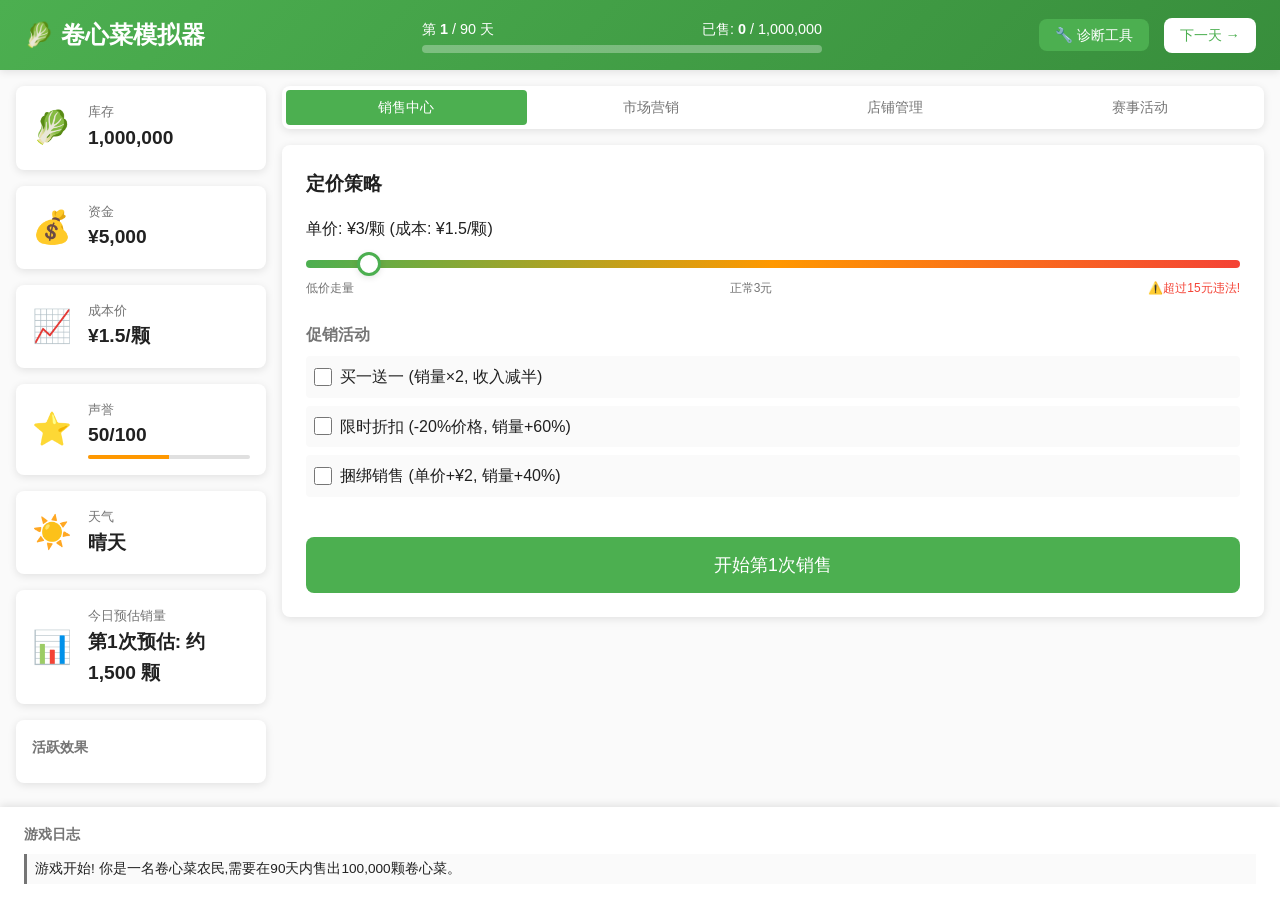
==== index.html @ 44a81fe6 "游戏文件" ====
<!DOCTYPE html>
<html lang="zh-CN">
<head>
    <meta charset="UTF-8">
    <meta name="viewport" content="width=device-width, initial-scale=1.0">
    <title>卷心菜模拟器 - Cabbage Simulator</title>
    <link rel="stylesheet" href="style.css">
</head>
<body>
    <div class="game-container">
        <!-- 头部区域 -->
        <header class="game-header">
            <div class="header-left">
                <h1>🥬 卷心菜模拟器</h1>
            </div>
            <div class="header-center">
                <div class="progress-info">
                    <span>第 <strong id="current-day">1</strong> <span id="days-limit">/ 90</span> 天</span>
                    <span>已售: <strong id="sold-count">0</strong> / 1,000,000</span>
                    <span id="endless-badge" style="display: none; background: gold; color: #333; padding: 2px 8px; border-radius: 12px; font-size: 0.8rem;">🌟 无尽模式</span>
                </div>
                <div class="progress-bar">
                    <div class="progress-fill" id="sales-progress"></div>
                </div>
            </div>
            <div class="header-right">
                <a href="https://lihexvan202321.github.io/Cabbage/diagnose.html" target="_blank" class="btn btn-secondary" style="margin-right: 10px; text-decoration: none;">🔧 诊断工具</a>
                <button id="next-day-btn" class="btn btn-primary">下一天 →</button>
            </div>
        </header>

        <!-- 主内容区 -->
        <main class="game-main">
            <!-- 左侧状态面板 -->
            <aside class="status-panel">
                <div class="status-card">
                    <div class="status-icon">🥬</div>
                    <div class="status-info">
                        <div class="status-label">库存</div>
                        <div class="status-value" id="inventory">100,000</div>
                    </div>
                </div>

                <div class="status-card">
                    <div class="status-icon">💰</div>
                    <div class="status-info">
                        <div class="status-label">资金</div>
                        <div class="status-value" id="money">¥5,000</div>
                    </div>
                </div>

                <div class="status-card">
                    <div class="status-icon">📈</div>
                    <div class="status-info">
                        <div class="status-label">成本价</div>
                        <div class="status-value" id="cost-price">¥1.5/颗</div>
                    </div>
                </div>

                <div class="status-card">
                    <div class="status-icon">⭐</div>
                    <div class="status-info">
                        <div class="status-label">声誉</div>
                        <div class="status-value" id="reputation">50/100</div>
                        <div class="reputation-bar">
                            <div class="reputation-fill" id="reputation-fill"></div>
                        </div>
                    </div>
                </div>

                <div class="status-card">
                    <div class="status-icon" id="weather-icon">☀️</div>
                    <div class="status-info">
                        <div class="status-label">天气</div>
                        <div class="status-value" id="weather">晴天</div>
                    </div>
                </div>

                <div class="status-card">
                    <div class="status-icon">📊</div>
                    <div class="status-info">
                        <div class="status-label">今日预估销量</div>
                        <div class="status-value" id="estimated-sales">--</div>
                    </div>
                </div>

                <div class="active-effects" id="active-effects">
                    <h3>活跃效果</h3>
                    <div id="effects-list"></div>
                </div>
            </aside>

            <!-- 右侧主操作区 -->
            <section class="main-panel">
                <!-- 标签页导航 -->
                <nav class="tab-nav">
                    <button class="tab-btn active" data-tab="sales">销售中心</button>
                    <button class="tab-btn" data-tab="marketing">市场营销</button>
                    <button class="tab-btn" data-tab="shops">店铺管理</button>
                    <button class="tab-btn" data-tab="events">赛事活动</button>
                </nav>

                <!-- 销售中心标签页 -->
                <div class="tab-content active" id="tab-sales">
                    <div class="card">
                        <h2>定价策略</h2>
                        <div class="pricing-section">
                            <label for="price-slider">单价: ¥<span id="price-display">3</span>/颗 (成本: ¥1.5/颗)</label>
                            <input type="range" id="price-slider" min="2" max="20" value="3" step="1">
                            <div class="price-hints">
                                <span>低价走量</span>
                                <span>正常3元</span>
                                <span style="color: var(--error);">⚠️超过15元违法!</span>
                            </div>
                        </div>

                        <div class="promotion-section">
                            <h3>促销活动</h3>
                            <div class="promotion-options">
                                <label class="checkbox-label">
                                    <input type="checkbox" id="promo-bogo">
                                    <span>买一送一 (销量×2, 收入减半)</span>
                                </label>
                                <label class="checkbox-label">
                                    <input type="checkbox" id="promo-discount">
                                    <span>限时折扣 (-20%价格, 销量+60%)</span>
                                </label>
                                <label class="checkbox-label">
                                    <input type="checkbox" id="promo-bundle">
                                    <span>捆绑销售 (单价+¥2, 销量+40%)</span>
                                </label>
                            </div>
                        </div>

                        <button id="start-sales-btn" class="btn btn-success btn-large">开始第1次销售</button>
                    </div>

                    <div class="card" id="today-result" style="display: none;">
                        <h2>今日销售结果</h2>
                        <div class="result-stats">
                            <div class="stat-row">
                                <span>销量:</span>
                                <strong id="result-quantity">0</strong>
                            </div>
                            <div class="stat-row">
                                <span>单价:</span>
                                <strong id="result-price">¥0</strong>
                            </div>
                            <div class="stat-row">
                                <span>总收入:</span>
                                <strong id="result-revenue">¥0</strong>
                            </div>
                        </div>
                    </div>
                </div>

                <!-- 市场营销标签页 -->
                <div class="tab-content" id="tab-marketing">
                    <div class="card">
                        <h2>广告渠道</h2>
                        <div class="marketing-grid">
                            <div class="marketing-item" data-type="flyer">
                                <div class="marketing-icon">📄</div>
                                <h3>传单派发</h3>
                                <p class="cost">成本: ¥200</p>
                                <p class="effect">销量+15%, 持续3天</p>
                                <button class="btn btn-secondary buy-ad-btn">购买</button>
                            </div>

                            <div class="marketing-item" data-type="social">
                                <div class="marketing-icon">📱</div>
                                <h3>社交媒体</h3>
                                <p class="cost">成本: ¥500</p>
                                <p class="effect">销量+30%, 声誉+5, 持续5天</p>
                                <button class="btn btn-secondary buy-ad-btn">购买</button>
                            </div>

                            <div class="marketing-item" data-type="radio">
                                <div class="marketing-icon">📻</div>
                                <h3>本地电台</h3>
                                <p class="cost">成本: ¥1,000</p>
                                <p class="effect">销量+50%, 声誉+10, 持续7天</p>
                                <button class="btn btn-secondary buy-ad-btn">购买</button>
                            </div>

                            <div class="marketing-item" data-type="tv">
                                <div class="marketing-icon">📺</div>
                                <h3>电视广告</h3>
                                <p class="cost">成本: ¥3,000</p>
                                <p class="effect">销量+100%, 声誉+20, 持续10天</p>
                                <button class="btn btn-secondary buy-ad-btn">购买</button>
                            </div>
                        </div>
                    </div>
                </div>

                <!-- 店铺管理标签页 -->
                <div class="tab-content" id="tab-shops">
                    <div class="card">
                        <h2>连锁店扩张</h2>
                        <div class="shops-list" id="shops-list">
                            <!-- 动态生成店铺列表 -->
                        </div>
                    </div>
                </div>

                <!-- 赛事活动标签页 -->
                <div class="tab-content" id="tab-events">
                    <div class="card">
                        <h2>当前赛事</h2>
                        <div id="current-event">
                            <p class="no-event">今天没有赛事活动</p>
                        </div>
                    </div>

                    <div class="card">
                        <h2>赛事日历</h2>
                        <div class="event-calendar">
                            <div class="calendar-item">
                                <span class="day">第15天</span>
                                <span class="name">品质大赛</span>
                                <span class="status" id="event-15">待进行</span>
                            </div>
                            <div class="calendar-item">
                                <span class="day">第30天</span>
                                <span class="name">创意料理大赛</span>
                                <span class="status" id="event-30">待进行</span>
                            </div>
                            <div class="calendar-item">
                                <span class="day">第45天</span>
                                <span class="name">品质大赛</span>
                                <span class="status" id="event-45">待进行</span>
                            </div>
                            <div class="calendar-item">
                                <span class="day">第60天</span>
                                <span class="name">创意料理大赛</span>
                                <span class="status" id="event-60">待进行</span>
                            </div>
                            <div class="calendar-item">
                                <span class="day">第75天</span>
                                <span class="name">品质大赛</span>
                                <span class="status" id="event-75">待进行</span>
                            </div>
                            <div class="calendar-item">
                                <span class="day">第90天</span>
                                <span class="name">销售冠军赛</span>
                                <span class="status" id="event-90">最终评比</span>
                            </div>
                        </div>
                    </div>
                </div>
            </section>
        </main>

        <!-- 底部日志区 -->
        <footer class="game-log">
            <h3>游戏日志</h3>
            <div class="log-entries" id="log-entries">
                <div class="log-entry neutral">游戏开始! 你是一名卷心菜农民,需要在90天内售出100,000颗卷心菜。</div>
            </div>
        </footer>
    </div>

    <!-- 客户互动弹窗 -->
    <div class="modal" id="customer-modal" style="display: none;">
        <div class="modal-content">
            <div class="modal-header">
                <h2 id="customer-title">客户来访</h2>
                <button class="close-btn">&times;</button>
            </div>
            <div class="modal-body" id="customer-body">
                <!-- 动态生成客户信息 -->
            </div>
            <div class="modal-footer" id="customer-footer">
                <!-- 动态生成操作按钮 -->
            </div>
        </div>
    </div>

    <!-- 赛事弹窗 -->
    <div class="modal" id="event-modal" style="display: none;">
        <div class="modal-content">
            <div class="modal-header">
                <h2 id="event-modal-title">赛事通知</h2>
                <button class="close-btn">&times;</button>
            </div>
            <div class="modal-body" id="event-modal-body">
                <!-- 动态生成赛事信息 -->
            </div>
            <div class="modal-footer" id="event-modal-footer">
                <!-- 动态生成操作按钮 -->
            </div>
        </div>
    </div>

    <!-- 游戏结束弹窗 -->
    <div class="modal" id="game-over-modal" style="display: none;">
        <div class="modal-content large">
            <div class="modal-header">
                <h2 id="game-over-title">游戏结束</h2>
            </div>
            <div class="modal-body" id="game-over-body">
                <!-- 动态生成结果信息 -->
            </div>
            <div class="modal-footer">
                <button class="btn btn-primary" id="restart-btn">重新开始</button>
            </div>
        </div>
    </div>

    <script src="game.js?v=3"></script>
</body>
</html>
---- style.css ----
/* CSS 变量定义 */
:root {
    --primary: #4CAF50;
    --primary-light: #81C784;
    --primary-dark: #388E3C;
    --secondary: #FF9800;
    --background: #FAFAFA;
    --surface: #FFFFFF;
    --text-primary: #212121;
    --text-secondary: #757575;
    --success: #4CAF50;
    --warning: #FF9800;
    --error: #F44336;
    --border: #E0E0E0;
    --shadow: rgba(0, 0, 0, 0.1);

    --spacing-xs: 4px;
    --spacing-sm: 8px;
    --spacing-md: 16px;
    --spacing-lg: 24px;
    --spacing-xl: 32px;

    --radius-sm: 4px;
    --radius-md: 8px;
    --radius-lg: 12px;
}

/* 全局样式重置 */
* {
    margin: 0;
    padding: 0;
    box-sizing: border-box;
}

body {
    font-family: -apple-system, BlinkMacSystemFont, 'Segoe UI', Roboto, 'Helvetica Neue', Arial, sans-serif;
    background-color: var(--background);
    color: var(--text-primary);
    line-height: 1.6;
}

/* 游戏容器 */
.game-container {
    max-width: 1400px;
    margin: 0 auto;
    min-height: 100vh;
    display: flex;
    flex-direction: column;
}

/* 头部区域 */
.game-header {
    background: linear-gradient(135deg, var(--primary), var(--primary-dark));
    color: white;
    padding: var(--spacing-md) var(--spacing-lg);
    display: flex;
    justify-content: space-between;
    align-items: center;
    box-shadow: 0 2px 8px var(--shadow);
}

.header-left h1 {
    font-size: 1.5rem;
    font-weight: 600;
}

.header-center {
    flex: 1;
    max-width: 400px;
    margin: 0 var(--spacing-lg);
}

.progress-info {
    display: flex;
    justify-content: space-between;
    margin-bottom: var(--spacing-xs);
    font-size: 0.9rem;
}

.progress-bar {
    height: 8px;
    background: rgba(255, 255, 255, 0.3);
    border-radius: var(--radius-sm);
    overflow: hidden;
}

.progress-fill {
    height: 100%;
    background: white;
    width: 0%;
    transition: width 0.3s ease, background-color 0.3s ease;
}

.progress-fill.low {
    background: var(--error);
}

.progress-fill.medium {
    background: var(--warning);
}

.progress-fill.high {
    background: var(--success);
}

/* 按钮样式 */
.btn {
    padding: var(--spacing-sm) var(--spacing-md);
    border: none;
    border-radius: var(--radius-md);
    cursor: pointer;
    font-size: 0.9rem;
    font-weight: 500;
    transition: all 0.2s ease;
}

.btn:hover {
    transform: translateY(-2px);
    box-shadow: 0 4px 12px var(--shadow);
}

.btn:active {
    transform: translateY(0);
}

.btn-primary {
    background: white;
    color: var(--primary);
}

.btn-primary:hover {
    background: var(--background);
}

.btn-secondary {
    background: var(--primary);
    color: white;
}

.btn-secondary:hover {
    background: var(--primary-dark);
}

.btn-success {
    background: var(--success);
    color: white;
}

.btn-success:hover {
    background: #45a049;
}

.btn-danger {
    background: var(--error);
    color: white;
}

.btn-danger:hover {
    background: #d32f2f;
}

.btn-large {
    padding: var(--spacing-md) var(--spacing-xl);
    font-size: 1.1rem;
    width: 100%;
    margin-top: var(--spacing-md);
}

.btn:disabled {
    opacity: 0.5;
    cursor: not-allowed;
    transform: none;
}

/* 主内容区 */
.game-main {
    display: flex;
    flex: 1;
    gap: var(--spacing-md);
    padding: var(--spacing-md);
}

/* 左侧状态面板 */
.status-panel {
    width: 250px;
    display: flex;
    flex-direction: column;
    gap: var(--spacing-md);
}

.status-card {
    background: var(--surface);
    padding: var(--spacing-md);
    border-radius: var(--radius-md);
    box-shadow: 0 2px 8px var(--shadow);
    display: flex;
    align-items: center;
    gap: var(--spacing-md);
}

.status-icon {
    font-size: 2rem;
}

.status-info {
    flex: 1;
}

.status-label {
    font-size: 0.8rem;
    color: var(--text-secondary);
}

.status-value {
    font-size: 1.2rem;
    font-weight: 600;
    color: var(--text-primary);
}

.status-value.warning {
    color: var(--warning);
}

.status-value.error {
    color: var(--error);
}

.reputation-bar {
    height: 4px;
    background: var(--border);
    border-radius: var(--radius-sm);
    margin-top: var(--spacing-xs);
    overflow: hidden;
}

.reputation-fill {
    height: 100%;
    background: var(--secondary);
    width: 50%;
    transition: width 0.3s ease;
}

.active-effects {
    background: var(--surface);
    padding: var(--spacing-md);
    border-radius: var(--radius-md);
    box-shadow: 0 2px 8px var(--shadow);
}

.active-effects h3 {
    font-size: 0.9rem;
    margin-bottom: var(--spacing-sm);
    color: var(--text-secondary);
}

#effects-list {
    font-size: 0.85rem;
}

.effect-item {
    padding: var(--spacing-xs) 0;
    border-bottom: 1px solid var(--border);
}

.effect-item:last-child {
    border-bottom: none;
}

/* 右侧主操作区 */
.main-panel {
    flex: 1;
    display: flex;
    flex-direction: column;
    gap: var(--spacing-md);
}

/* 标签页导航 */
.tab-nav {
    display: flex;
    gap: var(--spacing-xs);
    background: var(--surface);
    padding: var(--spacing-xs);
    border-radius: var(--radius-md);
    box-shadow: 0 2px 8px var(--shadow);
}

.tab-btn {
    flex: 1;
    padding: var(--spacing-sm) var(--spacing-md);
    border: none;
    background: transparent;
    border-radius: var(--radius-sm);
    cursor: pointer;
    font-size: 0.9rem;
    font-weight: 500;
    color: var(--text-secondary);
    transition: all 0.2s ease;
}

.tab-btn:hover {
    background: var(--background);
}

.tab-btn.active {
    background: var(--primary);
    color: white;
}

/* 标签页内容 */
.tab-content {
    display: none;
    flex: 1;
}

.tab-content.active {
    display: block;
}

/* 卡片样式 */
.card {
    background: var(--surface);
    padding: var(--spacing-lg);
    border-radius: var(--radius-md);
    box-shadow: 0 2px 8px var(--shadow);
    margin-bottom: var(--spacing-md);
}

.card h2 {
    font-size: 1.2rem;
    margin-bottom: var(--spacing-md);
    color: var(--text-primary);
}

.card h3 {
    font-size: 1rem;
    margin-bottom: var(--spacing-sm);
    color: var(--text-secondary);
}

/* 定价区域 */
.pricing-section {
    margin-bottom: var(--spacing-lg);
}

.pricing-section label {
    display: block;
    margin-bottom: var(--spacing-sm);
    font-weight: 500;
}

#price-slider {
    width: 100%;
    height: 8px;
    border-radius: var(--radius-sm);
    outline: none;
    -webkit-appearance: none;
    background: linear-gradient(to right, var(--success), var(--warning), var(--error));
}

#price-slider::-webkit-slider-thumb {
    -webkit-appearance: none;
    appearance: none;
    width: 24px;
    height: 24px;
    border-radius: 50%;
    background: white;
    border: 3px solid var(--primary);
    cursor: pointer;
    box-shadow: 0 2px 6px var(--shadow);
}

#price-slider::-moz-range-thumb {
    width: 24px;
    height: 24px;
    border-radius: 50%;
    background: white;
    border: 3px solid var(--primary);
    cursor: pointer;
    box-shadow: 0 2px 6px var(--shadow);
}

.price-hints {
    display: flex;
    justify-content: space-between;
    margin-top: var(--spacing-xs);
    font-size: 0.75rem;
    color: var(--text-secondary);
}

/* 促销活动区域 */
.promotion-section {
    margin-bottom: var(--spacing-lg);
}

.promotion-options {
    display: flex;
    flex-direction: column;
    gap: var(--spacing-sm);
}

.checkbox-label {
    display: flex;
    align-items: center;
    gap: var(--spacing-sm);
    padding: var(--spacing-sm);
    background: var(--background);
    border-radius: var(--radius-sm);
    cursor: pointer;
    transition: background 0.2s ease;
}

.checkbox-label:hover {
    background: var(--border);
}

.checkbox-label input[type="checkbox"] {
    width: 18px;
    height: 18px;
    cursor: pointer;
}

/* 销售结果 */
.result-stats {
    display: grid;
    grid-template-columns: repeat(3, 1fr);
    gap: var(--spacing-md);
}

.stat-row {
    text-align: center;
    padding: var(--spacing-md);
    background: var(--background);
    border-radius: var(--radius-sm);
}

.stat-row span {
    display: block;
    font-size: 0.85rem;
    color: var(--text-secondary);
    margin-bottom: var(--spacing-xs);
}

.stat-row strong {
    display: block;
    font-size: 1.3rem;
    color: var(--primary);
}

/* 市场营销网格 */
.marketing-grid {
    display: grid;
    grid-template-columns: repeat(auto-fit, minmax(200px, 1fr));
    gap: var(--spacing-md);
}

.marketing-item {
    background: var(--background);
    padding: var(--spacing-md);
    border-radius: var(--radius-md);
    text-align: center;
    transition: transform 0.2s ease, box-shadow 0.2s ease;
}

.marketing-item:hover {
    transform: translateY(-4px);
    box-shadow: 0 4px 12px var(--shadow);
}

.marketing-icon {
    font-size: 2.5rem;
    margin-bottom: var(--spacing-sm);
}

.marketing-item h3 {
    font-size: 1rem;
    margin-bottom: var(--spacing-xs);
}

.marketing-item .cost {
    font-size: 0.9rem;
    color: var(--error);
    font-weight: 600;
    margin-bottom: var(--spacing-xs);
}

.marketing-item .effect {
    font-size: 0.8rem;
    color: var(--text-secondary);
    margin-bottom: var(--spacing-sm);
}

/* 店铺列表 */
.shops-list {
    display: flex;
    flex-direction: column;
    gap: var(--spacing-md);
}

.shop-item {
    background: var(--background);
    padding: var(--spacing-md);
    border-radius: var(--radius-md);
    display: flex;
    justify-content: space-between;
    align-items: center;
}

.shop-info {
    flex: 1;
}

.shop-info h3 {
    margin-bottom: var(--spacing-xs);
}

.shop-info p {
    font-size: 0.85rem;
    color: var(--text-secondary);
}

.shop-actions {
    display: flex;
    gap: var(--spacing-sm);
}

.shop-owned {
    background: var(--success);
    color: white;
    padding: var(--spacing-xs) var(--spacing-md);
    border-radius: var(--radius-sm);
    font-size: 0.85rem;
}

.shop-locked {
    opacity: 0.6;
}

.shop-locked .shop-info h3::after {
    content: " (未解锁)";
    font-size: 0.75rem;
    color: var(--text-secondary);
}

/* 赛事日历 */
.event-calendar {
    display: flex;
    flex-direction: column;
    gap: var(--spacing-sm);
}

.calendar-item {
    display: flex;
    justify-content: space-between;
    align-items: center;
    padding: var(--spacing-sm) var(--spacing-md);
    background: var(--background);
    border-radius: var(--radius-sm);
}

.calendar-item .day {
    font-weight: 600;
    color: var(--primary);
}

.calendar-item .name {
    flex: 1;
    margin-left: var(--spacing-md);
}

.calendar-item .status {
    font-size: 0.85rem;
    padding: var(--spacing-xs) var(--spacing-sm);
    border-radius: var(--radius-sm);
    background: var(--border);
}

.calendar-item .status.completed {
    background: var(--success);
    color: white;
}

.calendar-item .status.active {
    background: var(--warning);
    color: white;
}

.no-event {
    color: var(--text-secondary);
    text-align: center;
    padding: var(--spacing-lg);
}

/* 底部日志区 */
.game-log {
    background: var(--surface);
    padding: var(--spacing-md) var(--spacing-lg);
    box-shadow: 0 -2px 8px var(--shadow);
    max-height: 150px;
    overflow-y: auto;
}

.game-log h3 {
    font-size: 0.9rem;
    margin-bottom: var(--spacing-sm);
    color: var(--text-secondary);
}

.log-entries {
    display: flex;
    flex-direction: column;
    gap: var(--spacing-xs);
}

.log-entry {
    font-size: 0.85rem;
    padding: var(--spacing-xs) var(--spacing-sm);
    border-left: 3px solid transparent;
}

.log-entry.positive {
    border-left-color: var(--success);
    background: rgba(76, 175, 80, 0.1);
}

.log-entry.negative {
    border-left-color: var(--error);
    background: rgba(244, 67, 54, 0.1);
}

.log-entry.neutral {
    border-left-color: var(--text-secondary);
    background: var(--background);
}

/* 弹窗样式 */
.modal {
    position: fixed;
    top: 0;
    left: 0;
    width: 100%;
    height: 100%;
    background: rgba(0, 0, 0, 0.5);
    display: flex;
    justify-content: center;
    align-items: center;
    z-index: 1000;
}

.modal-content {
    background: var(--surface);
    border-radius: var(--radius-lg);
    max-width: 500px;
    width: 90%;
    max-height: 80vh;
    overflow-y: auto;
    box-shadow: 0 8px 32px rgba(0, 0, 0, 0.2);
}

.modal-content.large {
    max-width: 700px;
}

.modal-header {
    padding: var(--spacing-md) var(--spacing-lg);
    border-bottom: 1px solid var(--border);
    display: flex;
    justify-content: space-between;
    align-items: center;
}

.modal-header h2 {
    font-size: 1.2rem;
}

.close-btn {
    background: none;
    border: none;
    font-size: 1.5rem;
    cursor: pointer;
    color: var(--text-secondary);
    transition: color 0.2s ease;
}

.close-btn:hover {
    color: var(--text-primary);
}

.modal-body {
    padding: var(--spacing-lg);
}

.modal-footer {
    padding: var(--spacing-md) var(--spacing-lg);
    border-top: 1px solid var(--border);
    display: flex;
    justify-content: flex-end;
    gap: var(--spacing-sm);
}

/* 客户互动样式 */
.customer-info {
    text-align: center;
    margin-bottom: var(--spacing-lg);
}

.customer-icon {
    font-size: 4rem;
    margin-bottom: var(--spacing-md);
}

.customer-type {
    font-size: 1.1rem;
    font-weight: 600;
    margin-bottom: var(--spacing-sm);
}

.customer-demand {
    font-size: 0.9rem;
    color: var(--text-secondary);
    margin-bottom: var(--spacing-sm);
}

.customer-offer {
    font-size: 1.2rem;
    color: var(--primary);
    font-weight: 600;
}

.negotiation-options {
    display: flex;
    flex-direction: column;
    gap: var(--spacing-sm);
}

.negotiation-btn {
    padding: var(--spacing-md);
    border: 2px solid var(--border);
    background: var(--surface);
    border-radius: var(--radius-md);
    cursor: pointer;
    text-align: left;
    transition: all 0.2s ease;
}

.negotiation-btn:hover {
    border-color: var(--primary);
    background: var(--background);
}

.negotiation-btn.accept {
    border-color: var(--success);
}

.negotiation-btn.reject {
    border-color: var(--error);
}

/* 赛事详情样式 */
.event-details {
    text-align: center;
}

.event-icon {
    font-size: 4rem;
    margin-bottom: var(--spacing-md);
}

.event-name {
    font-size: 1.3rem;
    font-weight: 600;
    margin-bottom: var(--spacing-sm);
}

.event-description {
    color: var(--text-secondary);
    margin-bottom: var(--spacing-md);
}

.event-rewards {
    background: var(--background);
    padding: var(--spacing-md);
    border-radius: var(--radius-md);
    margin-bottom: var(--spacing-md);
}

.event-rewards h4 {
    margin-bottom: var(--spacing-sm);
}

.event-rewards ul {
    list-style: none;
    text-align: left;
}

.event-rewards li {
    padding: var(--spacing-xs) 0;
}

.event-rewards li::before {
    content: "✓ ";
    color: var(--success);
    font-weight: bold;
}

.event-cost {
    font-size: 1.1rem;
    color: var(--error);
    font-weight: 600;
    margin-bottom: var(--spacing-md);
}

.event-actions {
    display: flex;
    gap: var(--spacing-md);
    justify-content: center;
}

/* 游戏结束样式 */
.game-over-result {
    text-align: center;
}

.result-icon {
    font-size: 5rem;
    margin-bottom: var(--spacing-md);
}

.result-title {
    font-size: 1.5rem;
    font-weight: 600;
    margin-bottom: var(--spacing-md);
}

.result-title.win {
    color: var(--success);
}

.result-title.lose {
    color: var(--error);
}

.result-stats-final {
    display: grid;
    grid-template-columns: repeat(2, 1fr);
    gap: var(--spacing-md);
    margin-bottom: var(--spacing-lg);
}

.result-stat {
    background: var(--background);
    padding: var(--spacing-md);
    border-radius: var(--radius-md);
}

.result-stat .label {
    font-size: 0.85rem;
    color: var(--text-secondary);
}

.result-stat .value {
    font-size: 1.3rem;
    font-weight: 600;
    color: var(--primary);
}

/* 响应式设计 */
@media (max-width: 1024px) {
    .game-main {
        flex-direction: column;
    }

    .status-panel {
        width: 100%;
        flex-direction: row;
        flex-wrap: wrap;
    }

    .status-card {
        flex: 1;
        min-width: 150px;
    }
}

@media (max-width: 768px) {
    .game-header {
        flex-direction: column;
        gap: var(--spacing-md);
    }

    .header-center {
        width: 100%;
        margin: 0;
    }

    .status-panel {
        flex-direction: column;
    }

    .result-stats {
        grid-template-columns: 1fr;
    }

    .marketing-grid {
        grid-template-columns: 1fr;
    }

    .event-actions {
        flex-direction: column;
    }
}

/* 动画效果 */
@keyframes fadeIn {
    from {
        opacity: 0;
        transform: translateY(-10px);
    }
    to {
        opacity: 1;
        transform: translateY(0);
    }
}

.modal {
    animation: fadeIn 0.3s ease;
}

@keyframes pulse {
    0%, 100% {
        transform: scale(1);
    }
    50% {
        transform: scale(1.05);
    }
}

.btn-large {
    animation: pulse 2s infinite;
}

.btn-large:hover {
    animation: none;
}
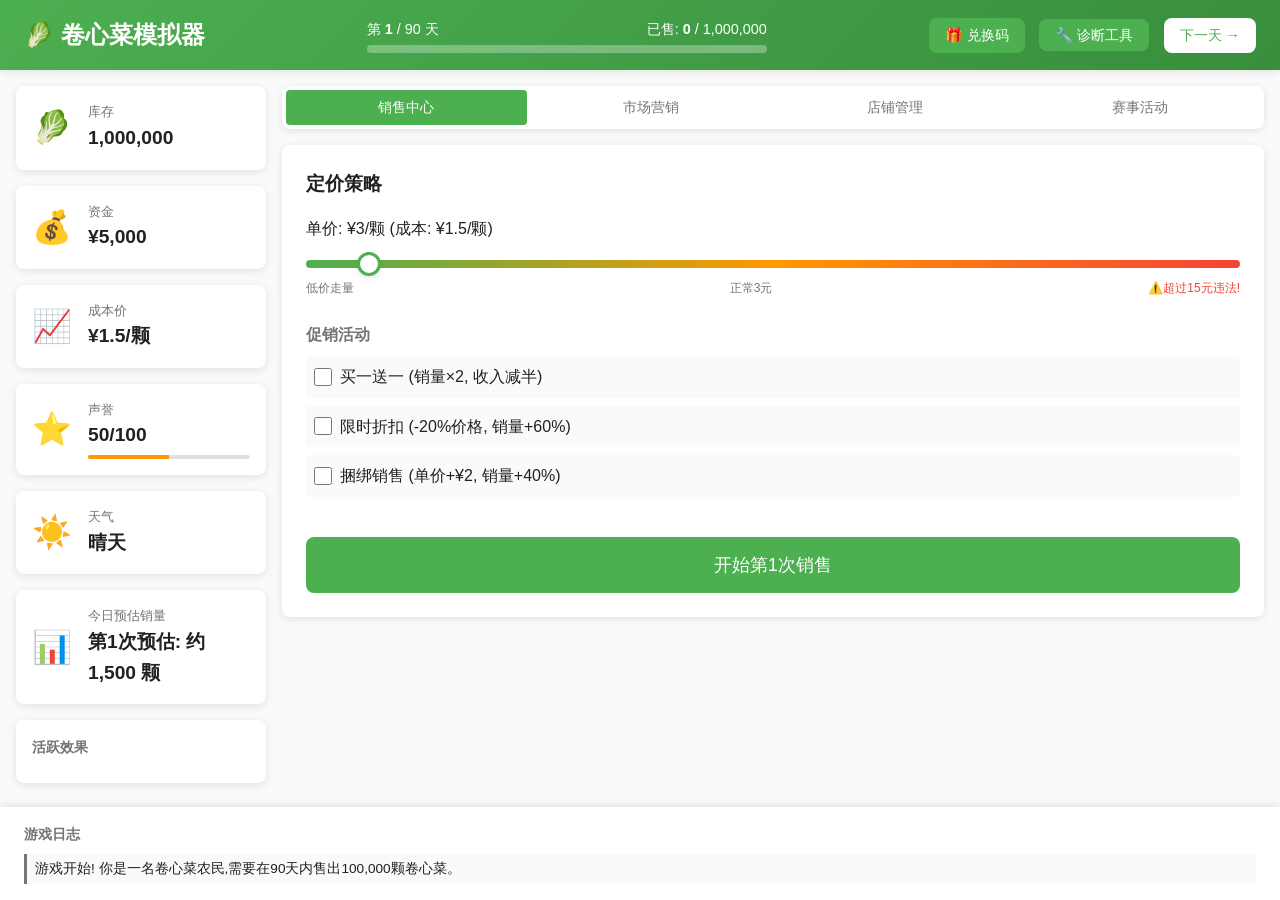
==== commit e9c3dae9: "游戏本体" ====
--- a/index.html
+++ b/index.html
@@ -24,6 +24,7 @@
                 </div>
             </div>
             <div class="header-right">
+                <button onclick="redeemCode()" class="btn btn-secondary" style="margin-right: 10px;">🎁 兑换码</button>
                 <a href="https://lihexvan202321.github.io/Cabbage/diagnose.html" target="_blank" class="btn btn-secondary" style="margin-right: 10px; text-decoration: none;">🔧 诊断工具</a>
                 <button id="next-day-btn" class="btn btn-primary">下一天 →</button>
             </div>
@@ -98,6 +99,7 @@
                     <button class="tab-btn" data-tab="marketing">市场营销</button>
                     <button class="tab-btn" data-tab="shops">店铺管理</button>
                     <button class="tab-btn" data-tab="events">赛事活动</button>
+                    <button class="tab-btn" data-tab="wholesale" id="wholesale-tab-btn" style="display: none;">🏭 批发进货</button>
                 </nav>
 
                 <!-- 销售中心标签页 -->
@@ -249,6 +251,31 @@
                         </div>
                     </div>
                 </div>
+
+                <!-- 批发进货标签页 (无尽模式专属) -->
+                <div class="tab-content" id="tab-wholesale">
+                    <div class="card">
+                        <h2>🏭 卷心菜批发中心</h2>
+                        <p style="color: var(--text-secondary); margin-bottom: 15px;">无尽模式专属进货渠道</p>
+
+                        <div style="background: var(--background); padding: 15px; border-radius: 8px; margin-bottom: 15px;">
+                            <h3 style="margin-bottom: 10px;">批发信息</h3>
+                            <p>• 批发价格: <strong style="color: var(--error);">¥10/颗</strong></p>
+                            <p>• 每日限额: <strong id="wholesale-daily-limit">100,000 颗</strong></p>
+                            <p>• 今日已购: <strong id="wholesale-today-purchase">0 颗</strong></p>
+                            <p>• 今日剩余: <strong id="wholesale-remaining">100,000 颗</strong></p>
+                        </div>
+
+                        <div style="background: var(--background); padding: 15px; border-radius: 8px; margin-bottom: 15px;">
+                            <h3 style="margin-bottom: 10px;">⚠️ 经营风险提示</h3>
+                            <p style="color: var(--error);">• 库存为0时,连续 <strong>${CONFIG.STOCKOUT_LIMIT} 天</strong> 缺货将导致资金链断裂!</p>
+                            <p style="color: var(--error);">• 资金低于 <strong>¥-100,000</strong> 将导致破产!</p>
+                            <p style="margin-top: 8px;">• 当前连续缺货: <strong id="stockout-days-display">0 天</strong></p>
+                        </div>
+
+                        <button class="btn btn-primary btn-large" onclick="purchaseWholesale()">🛒 批发购买卷心菜</button>
+                    </div>
+                </div>
             </section>
         </main>
 
@@ -308,6 +335,6 @@
         </div>
     </div>
 
-    <script src="game.js?v=3"></script>
+    <script src="game.js?v=5"></script>
 </body>
 </html>
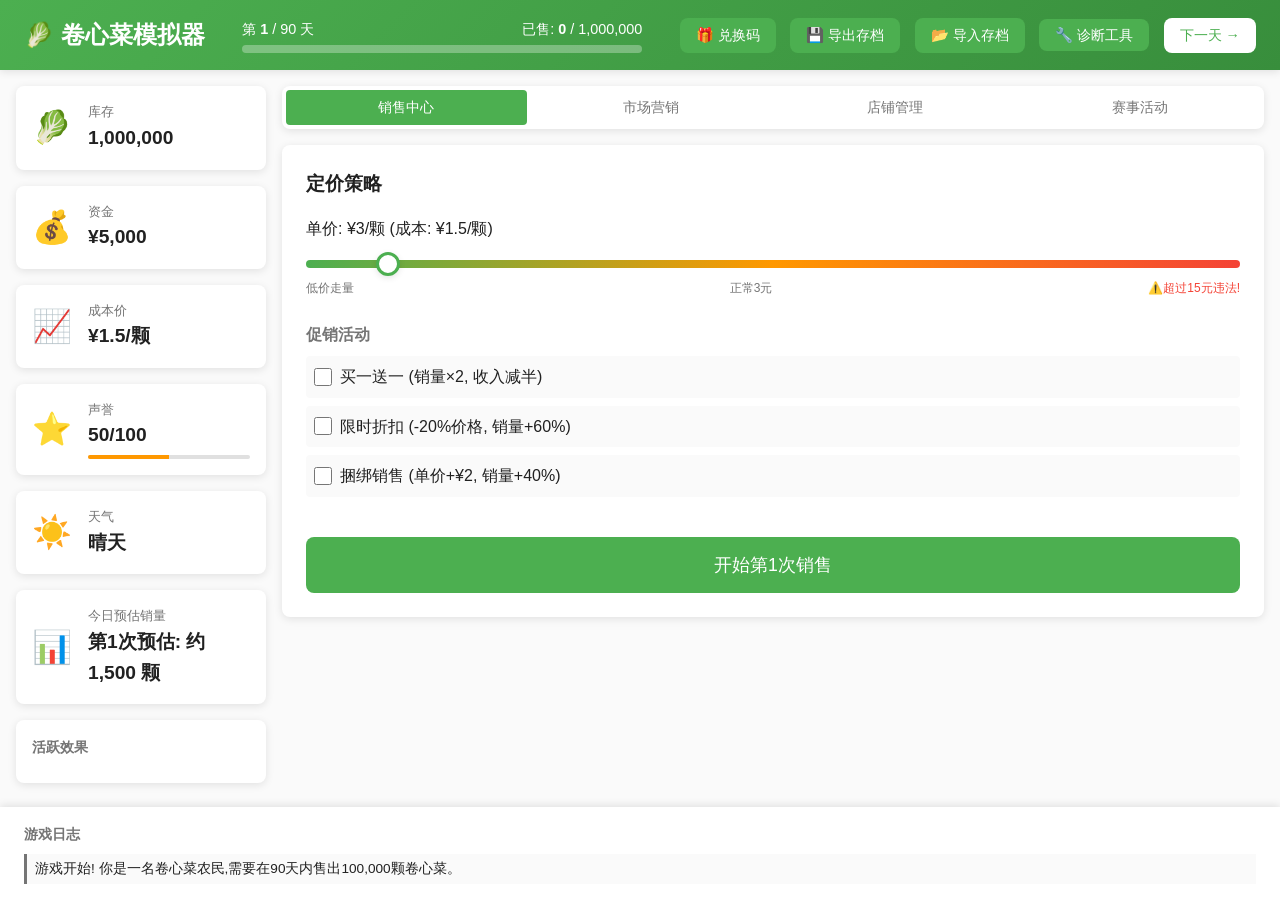
==== commit c5578f64: "游戏主文件" ====
--- a/index.html
+++ b/index.html
@@ -25,6 +25,9 @@
             </div>
             <div class="header-right">
                 <button onclick="redeemCode()" class="btn btn-secondary" style="margin-right: 10px;">🎁 兑换码</button>
+                <button onclick="exportSave()" class="btn btn-secondary" style="margin-right: 10px;">💾 导出存档</button>
+                <button onclick="document.getElementById('import-file-input').click()" class="btn btn-secondary" style="margin-right: 10px;">📂 导入存档</button>
+                <input type="file" id="import-file-input" accept=".txt,.json" style="display: none;" onchange="importSave(event)">
                 <a href="https://lihexvan202321.github.io/Cabbage/diagnose.html" target="_blank" class="btn btn-secondary" style="margin-right: 10px; text-decoration: none;">🔧 诊断工具</a>
                 <button id="next-day-btn" class="btn btn-primary">下一天 →</button>
             </div>
@@ -107,7 +110,7 @@
                     <div class="card">
                         <h2>定价策略</h2>
                         <div class="pricing-section">
-                            <label for="price-slider">单价: ¥<span id="price-display">3</span>/颗 (成本: ¥1.5/颗)</label>
+                            <label for="price-slider">单价: ¥<span id="price-display">3</span>/颗 (成本: ¥<span id="cost-price-display">1.5</span>/颗)</label>
                             <input type="range" id="price-slider" min="2" max="20" value="3" step="1">
                             <div class="price-hints">
                                 <span>低价走量</span>
@@ -137,6 +140,48 @@
                         <button id="start-sales-btn" class="btn btn-success btn-large">开始第1次销售</button>
                     </div>
 
+                    <!-- 升级系统 -->
+                    <div class="card" id="upgrade-section" style="display: none;">
+                        <h2>🏪 业务升级</h2>
+                        <div id="restaurant-upgrade" style="display: none;">
+                            <div style="background: #fff8e1; padding: 15px; border-radius: 8px; margin-bottom: 15px;">
+                                <h3 style="margin-bottom: 10px;">卷心菜餐馆升级</h3>
+                                <p style="margin: 8px 0;">• 当前等级: <strong>普通摊贩</strong></p>
+                                <p style="margin: 8px 0;">• 升级费用: <strong style="color: var(--error);">¥1,000,000</strong></p>
+                                <p style="margin: 8px 0;">• 升级后成本价: <strong>¥10/颗</strong></p>
+                                <p style="margin: 8px 0;">• 升级后最高定价: <strong>¥100/颗</strong></p>
+                            </div>
+                            <button class="btn btn-primary btn-large" onclick="upgradeToRestaurant()">升级为卷心菜餐馆</button>
+                        </div>
+
+                        <div id="factory-upgrade" style="display: none;">
+                            <div style="background: #f0f8ff; padding: 15px; border-radius: 8px; margin-bottom: 15px;">
+                                <h3 style="margin-bottom: 10px;">卷心菜工厂升级</h3>
+                                <p style="margin: 8px 0;">• 当前等级: <strong>卷心菜餐馆</strong></p>
+                                <p style="margin: 8px 0;">• 升级费用: <strong style="color: var(--error);">¥10,000,000</strong></p>
+                                <p style="margin: 8px 0;">• 解锁功能: <strong>罐头生产</strong></p>
+                            </div>
+                            <button class="btn btn-primary btn-large" onclick="upgradeToFactory()">升级为卷心菜工厂</button>
+                        </div>
+                    </div>
+
+                    <!-- 罐头生产控制 -->
+                    <div class="card" id="canned-production-section" style="display: none;">
+                        <h2>🥫 罐头生产线</h2>
+                        <div class="pricing-section">
+                            <label for="canned-slider">每个罐头含卷心菜数量: <span id="canned-cabbages-display">1</span> 个</label>
+                            <input type="range" id="canned-slider" min="0.1" max="10" value="1" step="0.1" oninput="updateCannedProduction(this.value)">
+                            <div class="price-hints">
+                                <span>最少0.1个</span>
+                                <span>标准1个</span>
+                                <span>最多10个</span>
+                            </div>
+                        </div>
+                        <p style="margin-top: 10px; color: var(--text-secondary); font-size: 0.9rem;">
+                            调整每个罐头中的卷心菜含量,影响成本和售价
+                        </p>
+                    </div>
+
                     <div class="card" id="today-result" style="display: none;">
                         <h2>今日销售结果</h2>
                         <div class="result-stats">
@@ -335,6 +380,6 @@
         </div>
     </div>
 
-    <script src="game.js?v=5"></script>
+    <script src="game.js?v=7"></script>
 </body>
 </html>
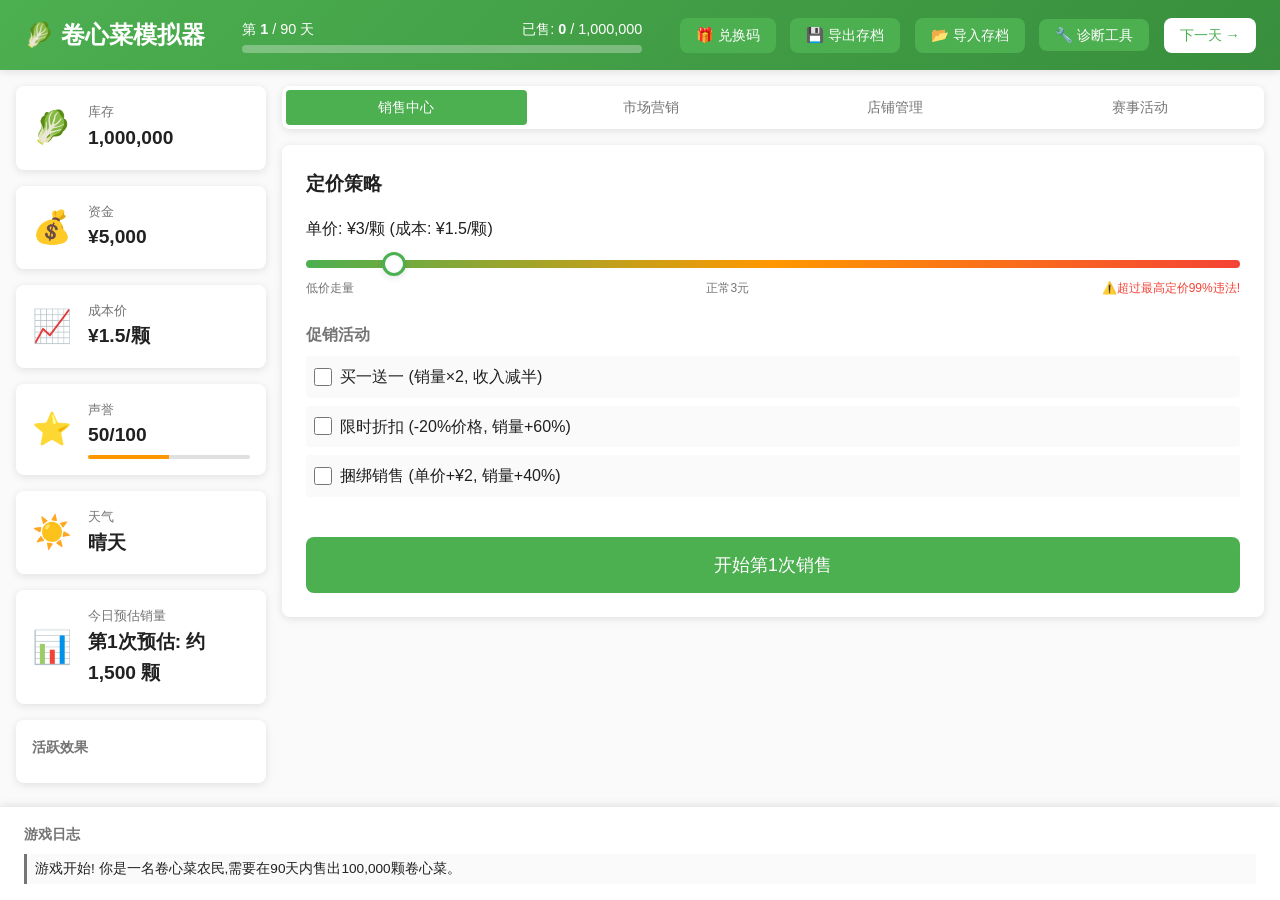
==== commit ada835bc: "主文件" ====
--- a/index.html
+++ b/index.html
@@ -115,7 +115,7 @@
                             <div class="price-hints">
                                 <span>低价走量</span>
                                 <span>正常3元</span>
-                                <span style="color: var(--error);">⚠️超过15元违法!</span>
+                                <span style="color: var(--error);">⚠️超过最高定价99%违法!</span>
                             </div>
                         </div>
 
@@ -380,6 +380,6 @@
         </div>
     </div>
 
-    <script src="game.js?v=7"></script>
+    <script src="game.js?v=8"></script>
 </body>
 </html>
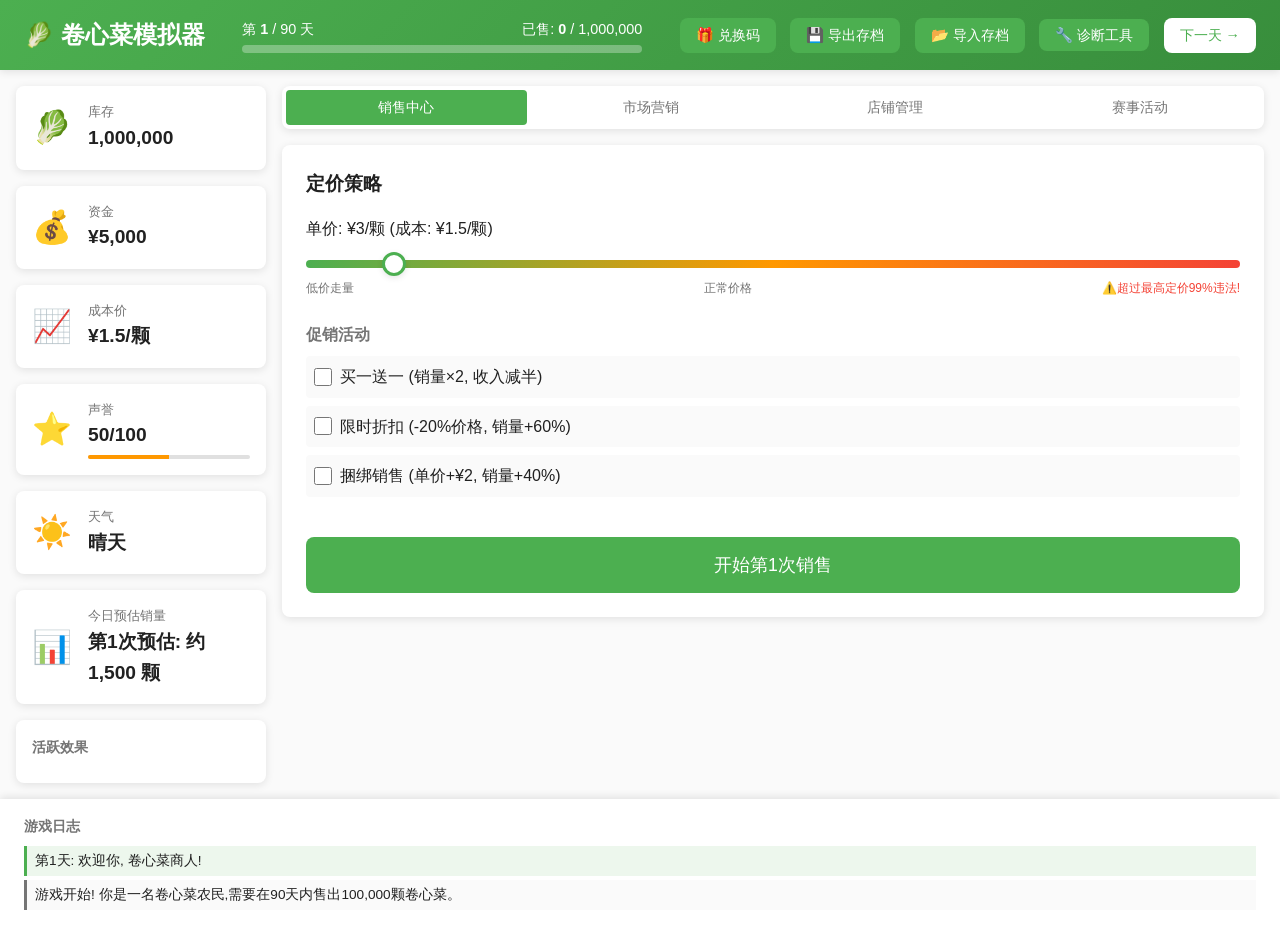
==== commit cc1e76c3: "主文件" ====
--- a/index.html
+++ b/index.html
@@ -15,8 +15,8 @@
             </div>
             <div class="header-center">
                 <div class="progress-info">
-                    <span>第 <strong id="current-day">1</strong> <span id="days-limit">/ 90</span> 天</span>
-                    <span>已售: <strong id="sold-count">0</strong> / 1,000,000</span>
+                    <span>第 <strong id="current-day">1</strong> <span id="days-limit"></span> 天</span>
+                    <span>已售: <strong id="sold-count">0</strong> / <span id="sales-target">1,000,000</span></span>
                     <span id="endless-badge" style="display: none; background: gold; color: #333; padding: 2px 8px; border-radius: 12px; font-size: 0.8rem;">🌟 无尽模式</span>
                 </div>
                 <div class="progress-bar">
@@ -110,11 +110,11 @@
                     <div class="card">
                         <h2>定价策略</h2>
                         <div class="pricing-section">
-                            <label for="price-slider">单价: ¥<span id="price-display">3</span>/颗 (成本: ¥<span id="cost-price-display">1.5</span>/颗)</label>
-                            <input type="range" id="price-slider" min="2" max="20" value="3" step="1">
+                            <label for="price-slider">单价: ¥<span id="price-display">0</span>/颗 (成本: ¥<span id="cost-price-display">0</span>/颗)</label>
+                            <input type="range" id="price-slider" min="2" max="15" value="3" step="1">
                             <div class="price-hints">
                                 <span>低价走量</span>
-                                <span>正常3元</span>
+                                <span>正常价格</span>
                                 <span style="color: var(--error);">⚠️超过最高定价99%违法!</span>
                             </div>
                         </div>
@@ -163,6 +163,16 @@
                             </div>
                             <button class="btn btn-primary btn-large" onclick="upgradeToFactory()">升级为卷心菜工厂</button>
                         </div>
+
+                        <div id="lab-upgrade" style="display: none;">
+                            <div style="background: linear-gradient(135deg, #667eea 0%, #764ba2 100%); color: white; padding: 15px; border-radius: 8px; margin-bottom: 15px;">
+                                <h3 style="margin-bottom: 10px;">🧪 卷心菜实验室升级</h3>
+                                <p style="margin: 8px 0;">• 当前等级: <strong>卷心菜工厂</strong></p>
+                                <p style="margin: 8px 0;">• 升级费用: <strong style="color: #ffeb3b;">¥1,000,000,000</strong></p>
+                                <p style="margin: 8px 0;">• 解锁功能: <strong>实验研究 + 组织培养</strong></p>
+                            </div>
+                            <button class="btn btn-primary btn-large" onclick="upgradeToLab()" style="background: linear-gradient(135deg, #667eea 0%, #764ba2 100%); border: none;">升级为卷心菜实验室</button>
+                        </div>
                     </div>
 
                     <!-- 罐头生产控制 -->
@@ -182,6 +192,55 @@
                         </p>
                     </div>
 
+                    <!-- 实验室生产控制 -->
+                    <div class="card" id="lab-production-section" style="display: none;">
+                        <h2>🧪 卷心菜实验室</h2>
+                        
+                        <div style="margin-bottom: 25px; padding: 15px; background: #f5f5f5; border-radius: 8px;">
+                            <h3 style="margin-bottom: 10px;">🔬 实验研究</h3>
+                            <p style="font-size: 0.9rem; color: var(--text-secondary); margin-bottom: 10px;">
+                                投入卷心菜进行基因改良实验,提升卷心菜品质以增加顾客购买量<br>
+                                <strong>公式:</strong> g = a + (a × b / 1000),其中a=初始销量,b=实验等级
+                            </p>
+                            <div style="margin-bottom: 10px; padding: 8px; background: #fff3e0; border-radius: 5px; font-size: 0.9rem;">
+                                <span id="experiment-level-display">实验等级: 0 (销量+0.0%)</span>
+                            </div>
+                            <div class="pricing-section">
+                                <label for="experiment-slider">每次实验投入: <span id="experiment-amount-display">1000</span> 颗</label>
+                                <input type="range" id="experiment-slider" min="1000" max="100000" value="1000" step="1000" oninput="updateExperimentAmount(this.value)">
+                                <div class="price-hints">
+                                    <span>最少1000颗</span>
+                                    <span>最多100000颗</span>
+                                </div>
+                            </div>
+                            <button class="btn btn-primary" onclick="executeExperiment()" style="margin-top: 10px; width: 100%;">开始实验研究</button>
+                        </div>
+
+                        <div style="padding: 15px; background: #e8f5e9; border-radius: 8px;">
+                            <h3 style="margin-bottom: 10px;">🌱 组织培养</h3>
+                            <p style="font-size: 0.9rem; color: var(--text-secondary); margin-bottom: 10px;">
+                                消耗卷心菜和资金,通过组织培养获得大量卷心菜<br>
+                                <strong>公式:</strong> 消耗a颗卷心菜 + a×10元 → 获得a×100颗卷心菜
+                            </p>
+                            <div style="margin-bottom: 10px; padding: 8px; background: white; border-radius: 5px; font-size: 0.9rem;">
+                                <span id="culture-cooldown-display">✅ 未使用过: 可以立即使用</span>
+                            </div>
+                            <div class="pricing-section">
+                                <label for="culture-slider">培养数量: <span id="culture-amount-display">1000</span> 单位</label>
+                                <input type="range" id="culture-slider" min="1000" max="100000" value="1000" step="1000" oninput="updateCultureAmount(this.value)">
+                                <div class="price-hints">
+                                    <span>最少1000单位</span>
+                                    <span>最多100000单位</span>
+                                </div>
+                            </div>
+                            <div style="margin-top: 10px; padding: 10px; background: white; border-radius: 5px; font-size: 0.9rem;">
+                                <p>预计消耗: <strong id="culture-cost-cabbage">1000</strong> 颗卷心菜 + <strong id="culture-cost-money">¥10,000</strong></p>
+                                <p>预计获得: <strong id="culture-gain">100,000</strong> 颗卷心菜</p>
+                            </div>
+                            <button class="btn btn-success" onclick="executeCulture()" style="margin-top: 10px; width: 100%;">开始组织培养</button>
+                        </div>
+                    </div>
+
                     <div class="card" id="today-result" style="display: none;">
                         <h2>今日销售结果</h2>
                         <div class="result-stats">
@@ -205,38 +264,8 @@
                 <div class="tab-content" id="tab-marketing">
                     <div class="card">
                         <h2>广告渠道</h2>
-                        <div class="marketing-grid">
-                            <div class="marketing-item" data-type="flyer">
-                                <div class="marketing-icon">📄</div>
-                                <h3>传单派发</h3>
-                                <p class="cost">成本: ¥200</p>
-                                <p class="effect">销量+15%, 持续3天</p>
-                                <button class="btn btn-secondary buy-ad-btn">购买</button>
-                            </div>
-
-                            <div class="marketing-item" data-type="social">
-                                <div class="marketing-icon">📱</div>
-                                <h3>社交媒体</h3>
-                                <p class="cost">成本: ¥500</p>
-                                <p class="effect">销量+30%, 声誉+5, 持续5天</p>
-                                <button class="btn btn-secondary buy-ad-btn">购买</button>
-                            </div>
-
-                            <div class="marketing-item" data-type="radio">
-                                <div class="marketing-icon">📻</div>
-                                <h3>本地电台</h3>
-                                <p class="cost">成本: ¥1,000</p>
-                                <p class="effect">销量+50%, 声誉+10, 持续7天</p>
-                                <button class="btn btn-secondary buy-ad-btn">购买</button>
-                            </div>
-
-                            <div class="marketing-item" data-type="tv">
-                                <div class="marketing-icon">📺</div>
-                                <h3>电视广告</h3>
-                                <p class="cost">成本: ¥3,000</p>
-                                <p class="effect">销量+100%, 声誉+20, 持续10天</p>
-                                <button class="btn btn-secondary buy-ad-btn">购买</button>
-                            </div>
+                        <div class="marketing-grid" id="marketing-grid">
+                            <!-- 动态生成营销选项 -->
                         </div>
                     </div>
                 </div>
@@ -380,6 +409,6 @@
         </div>
     </div>
 
-    <script src="game.js?v=8"></script>
+    <script src="game.js?v=17"></script>
 </body>
 </html>
--- a/style.css
+++ b/style.css
@@ -489,6 +489,30 @@
     margin-bottom: var(--spacing-sm);
 }
 
+/* 锁定的营销选项 */
+.marketing-item.locked {
+    opacity: 0.6;
+    background: linear-gradient(135deg, #f5f5f5 0%, #e0e0e0 100%);
+    cursor: not-allowed;
+}
+
+.marketing-item.locked:hover {
+    transform: none;
+    box-shadow: none;
+}
+
+.marketing-item.locked .marketing-icon {
+    filter: grayscale(100%);
+}
+
+.marketing-item.locked h3 {
+    color: var(--text-secondary);
+}
+
+.marketing-item.locked .cost {
+    color: var(--text-secondary);
+}
+
 /* 店铺列表 */
 .shops-list {
     display: flex;
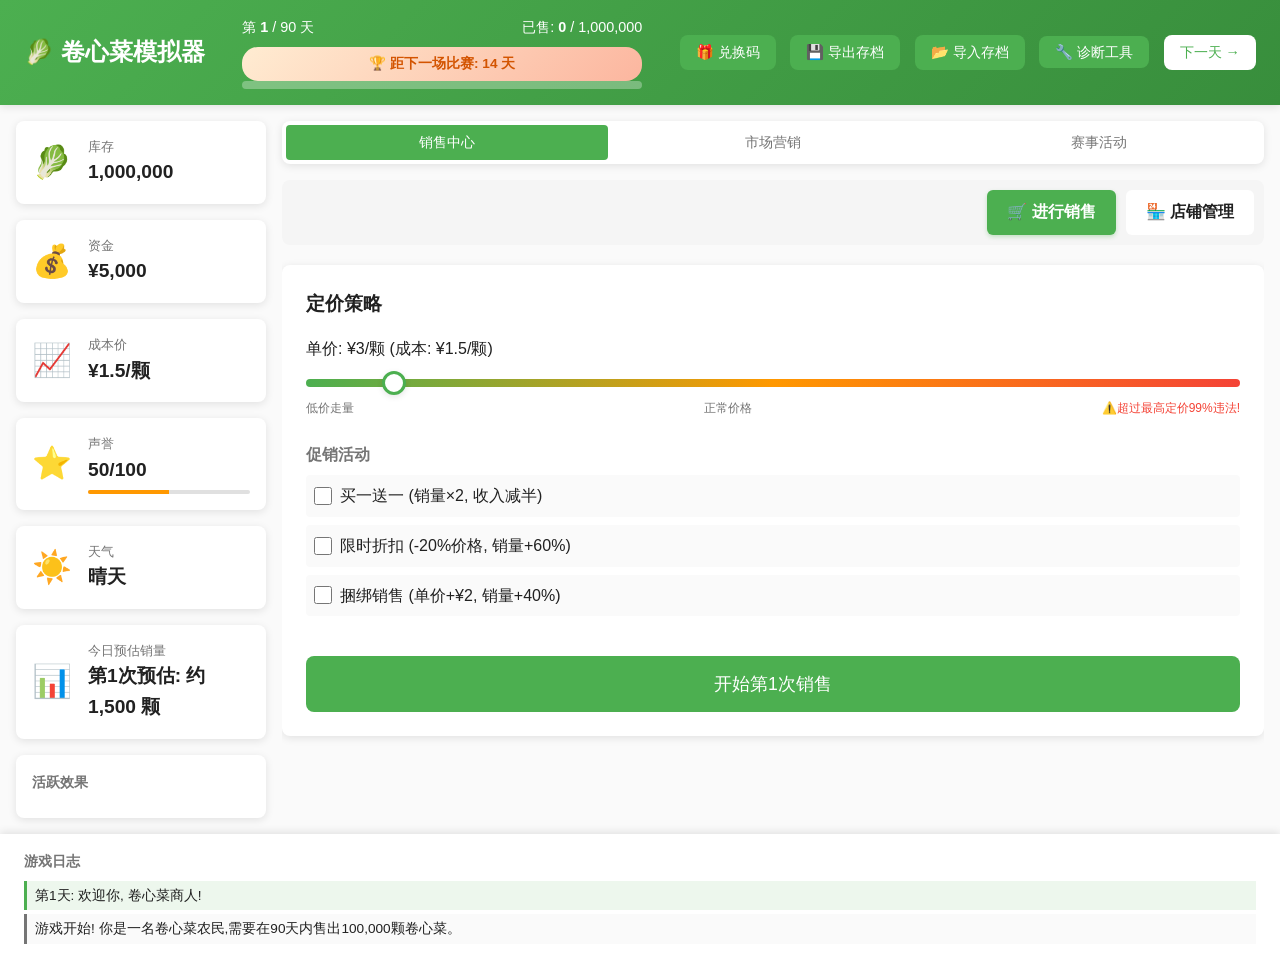
==== commit eddbf81c: "游戏文件" ====
--- a/index.html
+++ b/index.html
@@ -19,6 +19,10 @@
                     <span>已售: <strong id="sold-count">0</strong> / <span id="sales-target">1,000,000</span></span>
                     <span id="endless-badge" style="display: none; background: gold; color: #333; padding: 2px 8px; border-radius: 12px; font-size: 0.8rem;">🌟 无尽模式</span>
                 </div>
+                <!-- 比赛倒计时 -->
+                <div id="event-countdown" style="display: none; margin-top: 8px; padding: 6px 12px; background: linear-gradient(135deg, #ffecd2 0%, #fcb69f 100%); border-radius: 16px; font-size: 0.85rem; font-weight: bold; color: #d35400; text-align: center;">
+                    🏆 距下一场比赛: <span id="event-days-left">--</span> 天
+                </div>
                 <div class="progress-bar">
                     <div class="progress-fill" id="sales-progress"></div>
                 </div>
@@ -27,7 +31,7 @@
                 <button onclick="redeemCode()" class="btn btn-secondary" style="margin-right: 10px;">🎁 兑换码</button>
                 <button onclick="exportSave()" class="btn btn-secondary" style="margin-right: 10px;">💾 导出存档</button>
                 <button onclick="document.getElementById('import-file-input').click()" class="btn btn-secondary" style="margin-right: 10px;">📂 导入存档</button>
-                <input type="file" id="import-file-input" accept=".txt,.json" style="display: none;" onchange="importSave(event)">
+                <input type="file" id="import-file-input" accept=".json,.txt" style="display: none;" onchange="importSave(event)">
                 <a href="https://lihexvan202321.github.io/Cabbage/diagnose.html" target="_blank" class="btn btn-secondary" style="margin-right: 10px; text-decoration: none;">🔧 诊断工具</a>
                 <button id="next-day-btn" class="btn btn-primary">下一天 →</button>
             </div>
@@ -100,161 +104,344 @@
                 <nav class="tab-nav">
                     <button class="tab-btn active" data-tab="sales">销售中心</button>
                     <button class="tab-btn" data-tab="marketing">市场营销</button>
-                    <button class="tab-btn" data-tab="shops">店铺管理</button>
                     <button class="tab-btn" data-tab="events">赛事活动</button>
                     <button class="tab-btn" data-tab="wholesale" id="wholesale-tab-btn" style="display: none;">🏭 批发进货</button>
                 </nav>
 
                 <!-- 销售中心标签页 -->
                 <div class="tab-content active" id="tab-sales">
-                    <div class="card">
-                        <h2>定价策略</h2>
-                        <div class="pricing-section">
-                            <label for="price-slider">单价: ¥<span id="price-display">0</span>/颗 (成本: ¥<span id="cost-price-display">0</span>/颗)</label>
-                            <input type="range" id="price-slider" min="2" max="15" value="3" step="1">
-                            <div class="price-hints">
-                                <span>低价走量</span>
-                                <span>正常价格</span>
-                                <span style="color: var(--error);">⚠️超过最高定价99%违法!</span>
-                            </div>
-                        </div>
-
-                        <div class="promotion-section">
-                            <h3>促销活动</h3>
-                            <div class="promotion-options">
-                                <label class="checkbox-label">
-                                    <input type="checkbox" id="promo-bogo">
-                                    <span>买一送一 (销量×2, 收入减半)</span>
-                                </label>
-                                <label class="checkbox-label">
-                                    <input type="checkbox" id="promo-discount">
-                                    <span>限时折扣 (-20%价格, 销量+60%)</span>
-                                </label>
-                                <label class="checkbox-label">
-                                    <input type="checkbox" id="promo-bundle">
-                                    <span>捆绑销售 (单价+¥2, 销量+40%)</span>
-                                </label>
-                            </div>
-                        </div>
-
-                        <button id="start-sales-btn" class="btn btn-success btn-large">开始第1次销售</button>
-                    </div>
-
-                    <!-- 升级系统 -->
-                    <div class="card" id="upgrade-section" style="display: none;">
-                        <h2>🏪 业务升级</h2>
-                        <div id="restaurant-upgrade" style="display: none;">
-                            <div style="background: #fff8e1; padding: 15px; border-radius: 8px; margin-bottom: 15px;">
-                                <h3 style="margin-bottom: 10px;">卷心菜餐馆升级</h3>
-                                <p style="margin: 8px 0;">• 当前等级: <strong>普通摊贩</strong></p>
-                                <p style="margin: 8px 0;">• 升级费用: <strong style="color: var(--error);">¥1,000,000</strong></p>
-                                <p style="margin: 8px 0;">• 升级后成本价: <strong>¥10/颗</strong></p>
-                                <p style="margin: 8px 0;">• 升级后最高定价: <strong>¥100/颗</strong></p>
-                            </div>
-                            <button class="btn btn-primary btn-large" onclick="upgradeToRestaurant()">升级为卷心菜餐馆</button>
-                        </div>
-
-                        <div id="factory-upgrade" style="display: none;">
-                            <div style="background: #f0f8ff; padding: 15px; border-radius: 8px; margin-bottom: 15px;">
-                                <h3 style="margin-bottom: 10px;">卷心菜工厂升级</h3>
-                                <p style="margin: 8px 0;">• 当前等级: <strong>卷心菜餐馆</strong></p>
-                                <p style="margin: 8px 0;">• 升级费用: <strong style="color: var(--error);">¥10,000,000</strong></p>
-                                <p style="margin: 8px 0;">• 解锁功能: <strong>罐头生产</strong></p>
-                            </div>
-                            <button class="btn btn-primary btn-large" onclick="upgradeToFactory()">升级为卷心菜工厂</button>
-                        </div>
-
-                        <div id="lab-upgrade" style="display: none;">
-                            <div style="background: linear-gradient(135deg, #667eea 0%, #764ba2 100%); color: white; padding: 15px; border-radius: 8px; margin-bottom: 15px;">
-                                <h3 style="margin-bottom: 10px;">🧪 卷心菜实验室升级</h3>
-                                <p style="margin: 8px 0;">• 当前等级: <strong>卷心菜工厂</strong></p>
-                                <p style="margin: 8px 0;">• 升级费用: <strong style="color: #ffeb3b;">¥1,000,000,000</strong></p>
-                                <p style="margin: 8px 0;">• 解锁功能: <strong>实验研究 + 组织培养</strong></p>
-                            </div>
-                            <button class="btn btn-primary btn-large" onclick="upgradeToLab()" style="background: linear-gradient(135deg, #667eea 0%, #764ba2 100%); border: none;">升级为卷心菜实验室</button>
-                        </div>
-                    </div>
-
-                    <!-- 罐头生产控制 -->
-                    <div class="card" id="canned-production-section" style="display: none;">
-                        <h2>🥫 罐头生产线</h2>
-                        <div class="pricing-section">
-                            <label for="canned-slider">每个罐头含卷心菜数量: <span id="canned-cabbages-display">1</span> 个</label>
-                            <input type="range" id="canned-slider" min="0.1" max="10" value="1" step="0.1" oninput="updateCannedProduction(this.value)">
-                            <div class="price-hints">
-                                <span>最少0.1个</span>
-                                <span>标准1个</span>
-                                <span>最多10个</span>
-                            </div>
-                        </div>
-                        <p style="margin-top: 10px; color: var(--text-secondary); font-size: 0.9rem;">
-                            调整每个罐头中的卷心菜含量,影响成本和售价
-                        </p>
-                    </div>
-
-                    <!-- 实验室生产控制 -->
-                    <div class="card" id="lab-production-section" style="display: none;">
-                        <h2>🧪 卷心菜实验室</h2>
-                        
-                        <div style="margin-bottom: 25px; padding: 15px; background: #f5f5f5; border-radius: 8px;">
-                            <h3 style="margin-bottom: 10px;">🔬 实验研究</h3>
-                            <p style="font-size: 0.9rem; color: var(--text-secondary); margin-bottom: 10px;">
-                                投入卷心菜进行基因改良实验,提升卷心菜品质以增加顾客购买量<br>
-                                <strong>公式:</strong> g = a + (a × b / 1000),其中a=初始销量,b=实验等级
-                            </p>
-                            <div style="margin-bottom: 10px; padding: 8px; background: #fff3e0; border-radius: 5px; font-size: 0.9rem;">
-                                <span id="experiment-level-display">实验等级: 0 (销量+0.0%)</span>
-                            </div>
-                            <div class="pricing-section">
-                                <label for="experiment-slider">每次实验投入: <span id="experiment-amount-display">1000</span> 颗</label>
-                                <input type="range" id="experiment-slider" min="1000" max="100000" value="1000" step="1000" oninput="updateExperimentAmount(this.value)">
-                                <div class="price-hints">
-                                    <span>最少1000颗</span>
-                                    <span>最多100000颗</span>
-                                </div>
-                            </div>
-                            <button class="btn btn-primary" onclick="executeExperiment()" style="margin-top: 10px; width: 100%;">开始实验研究</button>
-                        </div>
-
-                        <div style="padding: 15px; background: #e8f5e9; border-radius: 8px;">
-                            <h3 style="margin-bottom: 10px;">🌱 组织培养</h3>
-                            <p style="font-size: 0.9rem; color: var(--text-secondary); margin-bottom: 10px;">
-                                消耗卷心菜和资金,通过组织培养获得大量卷心菜<br>
-                                <strong>公式:</strong> 消耗a颗卷心菜 + a×10元 → 获得a×100颗卷心菜
-                            </p>
-                            <div style="margin-bottom: 10px; padding: 8px; background: white; border-radius: 5px; font-size: 0.9rem;">
-                                <span id="culture-cooldown-display">✅ 未使用过: 可以立即使用</span>
-                            </div>
-                            <div class="pricing-section">
-                                <label for="culture-slider">培养数量: <span id="culture-amount-display">1000</span> 单位</label>
-                                <input type="range" id="culture-slider" min="1000" max="100000" value="1000" step="1000" oninput="updateCultureAmount(this.value)">
-                                <div class="price-hints">
-                                    <span>最少1000单位</span>
-                                    <span>最多100000单位</span>
-                                </div>
-                            </div>
-                            <div style="margin-top: 10px; padding: 10px; background: white; border-radius: 5px; font-size: 0.9rem;">
-                                <p>预计消耗: <strong id="culture-cost-cabbage">1000</strong> 颗卷心菜 + <strong id="culture-cost-money">¥10,000</strong></p>
-                                <p>预计获得: <strong id="culture-gain">100,000</strong> 颗卷心菜</p>
-                            </div>
-                            <button class="btn btn-success" onclick="executeCulture()" style="margin-top: 10px; width: 100%;">开始组织培养</button>
-                        </div>
-                    </div>
-
+                    <!-- 今日结果(置顶显示) -->
                     <div class="card" id="today-result" style="display: none;">
                         <h2>今日销售结果</h2>
                         <div class="result-stats">
                             <div class="stat-row">
-                                <span>销量:</span>
+                                <span>第1次销量:</span>
+                                <strong id="result-quantity-1">0</strong>
+                            </div>
+                            <div class="stat-row">
+                                <span>第2次销量:</span>
+                                <strong id="result-quantity-2">0</strong>
+                            </div>
+                            <div class="stat-row">
+                                <span>总销量:</span>
                                 <strong id="result-quantity">0</strong>
-                            </div>
-                            <div class="stat-row">
-                                <span>单价:</span>
-                                <strong id="result-price">¥0</strong>
                             </div>
                             <div class="stat-row">
                                 <span>总收入:</span>
                                 <strong id="result-revenue">¥0</strong>
+                            </div>
+                        </div>
+                    </div>
+
+                    <!-- 销售中心子导航 -->
+                    <nav class="sub-tab-nav">
+                        <button class="sub-tab-btn active" data-subtab="sales-action">
+                            🛒 进行销售
+                        </button>
+                        <button class="sub-tab-btn" data-subtab="shops">
+                            🏪 店铺管理
+                        </button>
+                        <button class="sub-tab-btn" data-subtab="factory" id="factory-subtab-btn" style="display: none;">
+                            🏭 卷心菜工厂
+                        </button>
+                        <button class="sub-tab-btn" data-subtab="lab" id="lab-subtab-btn" style="display: none;">
+                            🧪 卷心菜实验室
+                        </button>
+                        <button class="sub-tab-btn" data-subtab="research-upgrades" id="research-upgrades-subtab-btn" style="display: none;">
+                            🔬 研究升级
+                        </button>
+                        <button class="sub-tab-btn" data-subtab="academy" id="academy-subtab-btn" style="display: none;">
+                            🎓 卷心菜神学院
+                        </button>
+                    </nav>
+
+                    <!-- 子页面1: 进行销售 -->
+                    <div class="sub-tab-content active" id="subtab-sales-action" style="display: block;">
+                        <div class="card">
+                            <h2>定价策略</h2>
+                            <div class="pricing-section">
+                                <label for="price-slider">单价: ¥<span id="price-display">0</span>/颗 (成本: ¥<span id="cost-price-display">0</span>/颗)</label>
+                                <input type="range" id="price-slider" min="2" max="15" value="3" step="1">
+                                <div class="price-hints">
+                                    <span>低价走量</span>
+                                    <span>正常价格</span>
+                                    <span style="color: var(--error);">⚠️超过最高定价99%违法!</span>
+                                </div>
+                            </div>
+
+                            <div class="promotion-section">
+                                <h3>促销活动</h3>
+                                <div class="promotion-options">
+                                    <label class="checkbox-label">
+                                        <input type="checkbox" id="promo-bogo">
+                                        <span>买一送一 (销量×2, 收入减半)</span>
+                                    </label>
+                                    <label class="checkbox-label">
+                                        <input type="checkbox" id="promo-discount">
+                                        <span>限时折扣 (-20%价格, 销量+60%)</span>
+                                    </label>
+                                    <label class="checkbox-label">
+                                        <input type="checkbox" id="promo-bundle">
+                                        <span>捆绑销售 (单价+¥2, 销量+40%)</span>
+                                    </label>
+                                </div>
+                            </div>
+
+                            <button id="start-sales-btn" class="btn btn-success btn-large">开始第1次销售</button>
+                        </div>
+
+                        <!-- 升级系统 -->
+                        <div class="card" id="upgrade-section" style="display: none;">
+                            <h2>🏪 业务升级</h2>
+                            <div id="restaurant-upgrade" style="display: none;">
+                                <div style="background: #fff8e1; padding: 15px; border-radius: 8px; margin-bottom: 15px;">
+                                    <h3 style="margin-bottom: 10px;">卷心菜餐馆升级</h3>
+                                    <p style="margin: 8px 0;">• 当前等级: <strong>普通摊贩</strong></p>
+                                    <p style="margin: 8px 0;">• 升级费用: <strong style="color: var(--error);">¥1,000,000</strong></p>
+                                    <p style="margin: 8px 0;">• 升级后成本价: <strong>¥10/颗</strong></p>
+                                    <p style="margin: 8px 0;">• 升级后最高定价: <strong>¥100/颗</strong></p>
+                                </div>
+                                <button class="btn btn-primary btn-large" onclick="upgradeToRestaurant()">升级为卷心菜餐馆</button>
+                            </div>
+
+                            <div id="factory-upgrade" style="display: none;">
+                                <div style="background: #f0f8ff; padding: 15px; border-radius: 8px; margin-bottom: 15px;">
+                                    <h3 style="margin-bottom: 10px;">卷心菜工厂升级</h3>
+                                    <p style="margin: 8px 0;">• 当前等级: <strong>卷心菜餐馆</strong></p>
+                                    <p style="margin: 8px 0;">• 升级费用: <strong style="color: var(--error);">¥10,000,000</strong></p>
+                                    <p style="margin: 8px 0;">• 解锁功能: <strong>罐头生产</strong></p>
+                                </div>
+                                <button class="btn btn-primary btn-large" onclick="upgradeToFactory()">升级为卷心菜工厂</button>
+                            </div>
+
+                            <div id="lab-upgrade" style="display: none;">
+                                <div style="background: linear-gradient(135deg, #667eea 0%, #764ba2 100%); color: white; padding: 15px; border-radius: 8px; margin-bottom: 15px;">
+                                    <h3 style="margin-bottom: 10px;">🧪 卷心菜实验室升级</h3>
+                                    <p style="margin: 8px 0;">• 当前等级: <strong>卷心菜工厂</strong></p>
+                                    <p style="margin: 8px 0;">• 升级费用: <strong style="color: #ffeb3b;">¥100,000,000</strong></p>
+                                    <p style="margin: 8px 0;">• 解锁功能: <strong>实验研究 + 组织培养</strong></p>
+                                </div>
+                                <button class="btn btn-primary btn-large" onclick="upgradeToLab()" style="background: linear-gradient(135deg, #667eea 0%, #764ba2 100%); border: none;">升级为卷心菜实验室</button>
+                            </div>
+                            
+                            <div id="academy-unlock" style="display: none;">
+                                <div style="background: linear-gradient(135deg, #f093fb 0%, #f5576c 100%); color: white; padding: 15px; border-radius: 8px; margin-bottom: 15px;">
+                                    <h3 style="margin-bottom: 10px;">🎓 卷心菜神学院解锁</h3>
+                                    <p style="margin: 8px 0;">• 前置条件: <strong>已解锁实验室</strong></p>
+                                    <p style="margin: 8px 0;">• 解锁费用: <strong style="color: #ffeb3b;">¥10,000,000,000</strong></p>
+                                    <p style="margin: 8px 0;">• 解锁功能: <strong>献祭卷心菜获得神佑点，兑换强力物品</strong></p>
+                                </div>
+                                <button class="btn btn-primary btn-large" onclick="unlockAcademyFromUpgrade()" style="background: linear-gradient(135deg, #f093fb 0%, #f5576c 100%); border: none;">解锁卷心菜神学院</button>
+                            </div>
+                        </div>
+                    </div>
+
+                    <!-- 子页面2: 卷心菜工厂 -->
+                    <div class="sub-tab-content" id="subtab-factory" style="display: none;">
+                        <!-- 罐头生产控制 -->
+                        <div class="card" id="canned-production-section" style="display: none;">
+                            <h2>🥫 罐头生产线(自动售出)</h2>
+                            <p style="font-size: 0.9rem; color: var(--text-secondary); margin-bottom: 15px;">
+                                每日自动投入卷心菜生产罐头并售出,获得稳定收益
+                            </p>
+                            
+                            <div style="margin-bottom: 15px; padding: 15px; background: #f5f5f5; border-radius: 8px;">
+                                <h3 style="margin-bottom: 10px;">每日投入设置</h3>
+                                <div class="pricing-section">
+                                    <label for="daily-input-slider">每日投入: <span id="daily-input-display">1000</span> 颗</label>
+                                    <input type="range" id="daily-input-slider" min="100" max="50000" value="1000" step="100" oninput="updateDailyInput(this.value)">
+                                    <div class="price-hints">
+                                        <span>最少100颗</span>
+                                        <span>最多50000颗</span>
+                                    </div>
+                                </div>
+                            </div>
+
+                            <div style="margin-bottom: 15px; padding: 15px; background: #e3f2fd; border-radius: 8px;">
+                                <h3 style="margin-bottom: 10px;">罐头规格</h3>
+                                <div class="pricing-section">
+                                    <label for="canned-slider">每个罐头含: <span id="canned-cabbages-display">1</span> 颗卷心菜</label>
+                                    <input type="range" id="canned-slider" min="0.1" max="10" value="1" step="0.1" oninput="updateCannedProduction(this.value)">
+                                    <div class="price-hints">
+                                        <span>最少0.1颗</span>
+                                        <span>标准1颗</span>
+                                        <span>最多10颗</span>
+                                    </div>
+                                </div>
+                            </div>
+
+                            <div id="canned-preview" style="padding: 15px; background: #fff3e0; border-radius: 8px;">
+                                <h3 style="margin-bottom: 10px;">预计收益</h3>
+                                <!-- 动态更新 -->
+                            </div>
+                        </div>
+                    </div>
+
+                    <!-- 子页面3: 卷心菜实验室 -->
+                    <div class="sub-tab-content" id="subtab-lab" style="display: none;">
+                        <!-- 实验室生产控制 -->
+                        <div class="card" id="lab-production-section" style="display: none;">
+                            <h2>🧪 卷心菜实验室</h2>
+                            
+                            <div style="margin-bottom: 25px; padding: 15px; background: #f5f5f5; border-radius: 8px;">
+                                <h3 style="margin-bottom: 10px;">🔬 实验研究</h3>
+                                <p style="font-size: 0.9rem; color: var(--text-secondary); margin-bottom: 10px;">
+                                    投入卷心菜和资金进行基因改良实验，获得科技点用于购买升级
+                                </p>
+                                <div style="margin-bottom: 10px; padding: 8px; background: linear-gradient(135deg, #667eea 0%, #764ba2 100%); border-radius: 5px; font-size: 0.9rem; color: white; font-weight: bold;">
+                                    💎 当前科技点: <span id="tech-points-display">0</span>
+                                </div>
+                                <div style="margin-bottom: 10px; padding: 8px; background: #fff3e0; border-radius: 5px; font-size: 0.9rem;">
+                                    <span id="experiment-level-display">实验等级: 0 (销量+0.0%)</span>
+                                </div>
+                                <div class="pricing-section">
+                                    <label for="experiment-slider">每次实验投入: <span id="experiment-amount-display">1000</span> 颗</label>
+                                    <input type="range" id="experiment-slider" min="1000" max="100000" value="1000" step="1000" oninput="updateExperimentAmount(this.value)">
+                                    <div class="price-hints">
+                                        <span>最少1000颗</span>
+                                        <span>最多100000颗</span>
+                                    </div>
+                                </div>
+                                <p style="font-size: 0.85em; color: #666; margin-top: 8px;">
+                                    💰 消耗: 每1000颗卷心菜 + ¥100,000 → 获得 1 点科技点
+                                </p>
+                                <button class="btn btn-primary" onclick="executeExperiment()" style="margin-top: 10px; width: 100%;">🔬 开始实验研究</button>
+                            </div>
+
+                            <div style="padding: 15px; background: #e8f5e9; border-radius: 8px;">
+                                <h3 style="margin-bottom: 10px;">🌱 组织培养</h3>
+                                <p style="font-size: 0.9rem; color: var(--text-secondary); margin-bottom: 10px;">
+                                    消耗卷心菜和资金,通过组织培养获得大量卷心菜<br>
+                                    <strong>公式:</strong> 消耗a颗卷心菜 + a×10元 → 获得a×100颗卷心菜
+                                </p>
+                                <div style="margin-bottom: 10px; padding: 8px; background: white; border-radius: 5px; font-size: 0.9rem;">
+                                    <span id="culture-cooldown-display">✅ 未使用过: 可以立即使用</span>
+                                </div>
+                                <div class="pricing-section">
+                                    <label for="culture-slider">培养数量: <span id="culture-amount-display">1000</span> 单位</label>
+                                    <input type="range" id="culture-slider" min="1000" max="100000" value="1000" step="1000" oninput="updateCultureAmount(this.value)">
+                                    <div class="price-hints">
+                                        <span>最少1000单位</span>
+                                        <span>最多100000单位</span>
+                                    </div>
+                                </div>
+                                <div style="margin-top: 10px; padding: 10px; background: white; border-radius: 5px; font-size: 0.9rem;">
+                                    <p>预计消耗: <strong id="culture-cost-cabbage">1000</strong> 颗卷心菜 + <strong id="culture-cost-money">¥10,000</strong></p>
+                                    <p>预计获得: <strong id="culture-gain">100,000</strong> 颗卷心菜</p>
+                                </div>
+                                <button class="btn btn-success" onclick="executeCulture()" style="margin-top: 10px; width: 100%;">开始组织培养</button>
+                            </div>
+                        </div>
+                    </div>
+
+                    <!-- 子页面4: 店铺管理 -->
+                    <div class="sub-tab-content" id="subtab-shops" style="display: none;">
+                        <div class="card">
+                            <h2>连锁店扩张</h2>
+                            <div class="shops-list" id="shops-list">
+                                <!-- 动态生成店铺列表 -->
+                            </div>
+                        </div>
+                    </div>
+
+                    <!-- 子页面5：研究升级 -->
+                    <div class="sub-tab-content" id="subtab-research-upgrades" style="display: none;">
+                        <div class="card">
+                            <h2>🔬 研究升级中心</h2>
+                            <p style="margin-bottom: 20px;">
+                                💎 当前科技点: <strong id="upgrade-tech-points" style="color: #667eea; font-size: 1.2em;">0</strong>
+                            </p>
+                            
+                            <!-- 升级分类筛选器 -->
+                            <div style="margin-bottom: 20px; display: flex; gap: 10px; flex-wrap: wrap;">
+                                <button class="btn btn-small filter-btn active" data-filter="all">全部</button>
+                                <button class="btn btn-small filter-btn" data-filter="sales">销量加成</button>
+                                <button class="btn btn-small filter-btn" data-filter="cabbage">卷心菜获取</button>
+                                <button class="btn btn-small filter-btn" data-filter="lab">实验室效率</button>
+                                <button class="btn btn-small filter-btn" data-filter="other">其他效果</button>
+                            </div>
+                            
+                            <!-- 升级列表容器 -->
+                            <div id="upgrades-list" style="display: grid; grid-template-columns: repeat(auto-fill, minmax(300px, 1fr)); gap: 15px;">
+                                <!-- 动态生成升级卡片 -->
+                            </div>
+                        </div>
+                    </div>
+
+                    <!-- 子页面6：卷心菜神学院 -->
+                    <div class="sub-tab-content" id="subtab-academy" style="display: none;">
+                        <div class="card">
+                            <h2>🎓 卷心菜神学院</h2>
+                            
+                            <!-- 未解锁状态 -->
+                            <div id="academy-locked" style="text-align: center; padding: 40px;">
+                                <div style="font-size: 4rem; margin-bottom: 20px;">🔒</div>
+                                <h3>神学院尚未解锁</h3>
+                                <p style="margin: 20px 0;">投入 1000 亿资金解锁神学院，获得神圣的力量</p>
+                                <button class="btn btn-primary btn-large" onclick="unlockAcademy()">
+                                    🔓 解锁神学院 (¥100,000,000,000)
+                                </button>
+                            </div>
+                            
+                            <!-- 已解锁状态 -->
+                            <div id="academy-unlocked" style="display: none;">
+                                <div style="background: linear-gradient(135deg, #f093fb 0%, #f5576c 100%); color: white; padding: 15px; border-radius: 8px; margin-bottom: 20px; text-align: center;">
+                                    <div style="font-size: 1.5em; font-weight: bold;">
+                                        ✨ 当前神佑点: <span id="divine-points-display">0</span>
+                                    </div>
+                                </div>
+                                
+                                <!-- 献祭区域 -->
+                                <div style="margin-bottom: 30px; padding: 20px; background: #fff5f5; border-radius: 8px; border: 2px solid #f5576c;">
+                                    <h3 style="color: #f5576c; margin-bottom: 15px;">⚡ 献祭卷心菜</h3>
+                                    <div class="pricing-section">
+                                        <label for="sacrifice-slider">献祭数量: <span id="sacrifice-amount-display">10000</span> 颗</label>
+                                        <input type="range" id="sacrifice-slider" min="10000" max="1000000" value="10000" step="10000" oninput="updateSacrificeAmount(this.value)">
+                                        <div class="price-hints">
+                                            <span>最少10000颗</span>
+                                            <span>最多1000000颗</span>
+                                        </div>
+                                    </div>
+                                    <p style="font-size: 0.9em; color: #666; margin-top: 10px;">
+                                        💫 每献祭 10000 颗卷心菜 → 获得 1 点神佑点
+                                    </p>
+                                    <button class="btn btn-primary" onclick="sacrificeCabbage()" style="margin-top: 15px; width: 100%; background: linear-gradient(135deg, #f093fb 0%, #f5576c 100%); border: none;">
+                                        ⚡ 开始献祭
+                                    </button>
+                                </div>
+                                
+                                <!-- 兑换商店 -->
+                                <div style="padding: 20px; background: #f0f8ff; border-radius: 8px; border: 2px solid #4a90e2;">
+                                    <h3 style="color: #4a90e2; margin-bottom: 15px;">🛒 神圣商店</h3>
+                                    <div style="display: grid; grid-template-columns: repeat(auto-fill, minmax(250px, 1fr)); gap: 15px;">
+                                        <!-- 兑换卷心菜 -->
+                                        <div class="exchange-card" style="background: white; padding: 15px; border-radius: 8px; border: 2px solid #e0e0e0;">
+                                            <div style="font-size: 2rem; text-align: center; margin-bottom: 10px;">🥬</div>
+                                            <h4 style="text-align: center; margin-bottom: 10px;">神圣卷心菜</h4>
+                                            <p style="font-size: 0.9em; color: #666; text-align: center; margin-bottom: 10px;">获得 100,000 颗卷心菜</p>
+                                            <p style="text-align: center; font-weight: bold; color: #f5576c; margin-bottom: 10px;">消耗: 5 神佑点</p>
+                                            <button class="btn btn-success" onclick="exchangeCabbage()" style="width: 100%;">兑换</button>
+                                        </div>
+                                        
+                                        <!-- 兑换资金 -->
+                                        <div class="exchange-card" style="background: white; padding: 15px; border-radius: 8px; border: 2px solid #e0e0e0;">
+                                            <div style="font-size: 2rem; text-align: center; margin-bottom: 10px;">💰</div>
+                                            <h4 style="text-align: center; margin-bottom: 10px;">神圣财富</h4>
+                                            <p style="font-size: 0.9em; color: #666; text-align: center; margin-bottom: 10px;">获得 ¥1,000,000</p>
+                                            <p style="text-align: center; font-weight: bold; color: #f5576c; margin-bottom: 10px;">消耗: 10 神佑点</p>
+                                            <button class="btn btn-success" onclick="exchangeMoney()" style="width: 100%;">兑换</button>
+                                        </div>
+                                        
+                                        <!-- 兑换销量加成 -->
+                                        <div class="exchange-card" style="background: white; padding: 15px; border-radius: 8px; border: 2px solid #e0e0e0;">
+                                            <div style="font-size: 2rem; text-align: center; margin-bottom: 10px;">📈</div>
+                                            <h4 style="text-align: center; margin-bottom: 10px;">神圣祝福</h4>
+                                            <p style="font-size: 0.9em; color: #666; text-align: center; margin-bottom: 10px;">永久销量 +10%</p>
+                                            <p style="text-align: center; font-weight: bold; color: #f5576c; margin-bottom: 10px;">消耗: 20 神佑点</p>
+                                            <button class="btn btn-success" onclick="exchangeSalesBonus()" style="width: 100%;">兑换</button>
+                                        </div>
+                                    </div>
+                                </div>
                             </div>
                         </div>
                     </div>
@@ -264,18 +451,13 @@
                 <div class="tab-content" id="tab-marketing">
                     <div class="card">
                         <h2>广告渠道</h2>
+                        <div style="margin-bottom: 15px; display: flex; gap: 10px; align-items: center;">
+                            <button class="btn btn-success" onclick="buyAllMarketing()" style="flex: 1;">
+                                🛒 一键购买（从低到高）
+                            </button>
+                        </div>
                         <div class="marketing-grid" id="marketing-grid">
                             <!-- 动态生成营销选项 -->
-                        </div>
-                    </div>
-                </div>
-
-                <!-- 店铺管理标签页 -->
-                <div class="tab-content" id="tab-shops">
-                    <div class="card">
-                        <h2>连锁店扩张</h2>
-                        <div class="shops-list" id="shops-list">
-                            <!-- 动态生成店铺列表 -->
                         </div>
                     </div>
                 </div>
@@ -324,6 +506,23 @@
                             </div>
                         </div>
                     </div>
+
+                    <!-- 无尽模式手动举办比赛 -->
+                    <div id="host-event-section" style="display: none; margin-top: 20px; padding: 20px; background: linear-gradient(135deg, #667eea 0%, #764ba2 100%); border-radius: 8px; color: white;">
+                        <h3 style="margin-bottom: 15px;">🎯 举办自定义比赛</h3>
+                        <p style="margin-bottom: 15px;">在无尽模式中，你可以随时举办自己的比赛！</p>
+                        <button class="btn btn-primary" onclick="hostCustomEvent()" style="background: white; color: #667eea; border: none;">
+                            🎯 举办比赛
+                        </button>
+                    </div>
+                    
+                    <!-- 自定义比赛状态显示 -->
+                    <div id="custom-event-status" style="display: none; margin-top: 20px; padding: 20px; background: linear-gradient(135deg, #f093fb 0%, #f5576c 100%); border-radius: 8px; color: white;">
+                        <h3 style="margin-bottom: 15px;">🏆 比赛进行中</h3>
+                        <div id="custom-event-details">
+                            <!-- 动态填充比赛详情 -->
+                        </div>
+                    </div>
                 </div>
 
                 <!-- 批发进货标签页 (无尽模式专属) -->
@@ -409,6 +608,6 @@
         </div>
     </div>
 
-    <script src="game.js?v=17"></script>
+    <script src="game.js?v=33"></script>
 </body>
 </html>
--- a/style.css
+++ b/style.css
@@ -310,10 +310,24 @@
 .tab-content {
     display: none;
     flex: 1;
+    overflow-y: auto;
+    max-height: calc(100vh - 250px);
 }
 
 .tab-content.active {
     display: block;
+}
+
+/* 销售中心特殊布局 */
+#tab-sales {
+    display: none;
+    flex-direction: column;
+    overflow-y: auto;
+    max-height: calc(100vh - 250px);
+}
+
+#tab-sales.active {
+    display: flex;
 }
 
 /* 卡片样式 */
@@ -965,3 +979,328 @@
 .btn-large:hover {
     animation: none;
 }
+
+/* 子标签页导航样式 */
+.sub-tab-nav {
+    display: flex;
+    gap: 10px;
+    margin-bottom: 20px;
+    padding: 10px;
+    background: #f5f5f5;
+    border-radius: 8px;
+    justify-content: flex-end;
+}
+
+.sub-tab-btn {
+    padding: 12px 20px;
+    border: none;
+    background: white;
+    color: var(--text);
+    border-radius: 6px;
+    cursor: pointer;
+    font-size: 1rem;
+    font-weight: bold;
+    transition: all 0.3s ease;
+}
+
+.sub-tab-btn:hover {
+    transform: translateY(-2px);
+    box-shadow: 0 4px 8px rgba(0, 0, 0, 0.1);
+}
+
+.sub-tab-btn.active {
+    background: var(--primary);
+    color: white;
+    box-shadow: 0 2px 4px rgba(76, 175, 80, 0.3);
+}
+
+.sub-tab-content {
+    display: none;
+}
+
+.sub-tab-content.active {
+    display: block;
+    animation: fadeIn 0.3s ease;
+}
+
+/* 研究升级系统样式 */
+.upgrade-card {
+    background: white;
+    border: 2px solid #e0e0e0;
+    border-radius: 12px;
+    padding: 15px;
+    transition: all 0.3s ease;
+    position: relative;
+}
+
+.upgrade-card:hover {
+    border-color: var(--primary);
+    box-shadow: 0 4px 12px rgba(102, 126, 234, 0.2);
+    transform: translateY(-2px);
+}
+
+.upgrade-card.purchased {
+    background: linear-gradient(135deg, #e8f5e9 0%, #c8e6c9 100%);
+    border-color: #4caf50;
+    opacity: 0.8;
+}
+
+.upgrade-card.locked {
+    opacity: 0.5;
+    cursor: not-allowed;
+}
+
+.upgrade-header {
+    display: flex;
+    justify-content: space-between;
+    align-items: center;
+    margin-bottom: 10px;
+}
+
+.upgrade-name {
+    font-weight: bold;
+    font-size: 1.1em;
+    color: var(--text);
+}
+
+.upgrade-cost {
+    background: linear-gradient(135deg, #667eea 0%, #764ba2 100%);
+    color: white;
+    padding: 4px 12px;
+    border-radius: 20px;
+    font-weight: bold;
+    font-size: 0.9em;
+}
+
+.upgrade-description {
+    color: #666;
+    font-size: 0.95em;
+    margin-bottom: 12px;
+}
+
+.upgrade-status {
+    display: inline-block;
+    padding: 4px 10px;
+    border-radius: 12px;
+    font-size: 0.85em;
+    font-weight: bold;
+}
+
+.upgrade-status.available {
+    background: #e3f2fd;
+    color: #1976d2;
+}
+
+.upgrade-status.purchased {
+    background: #e8f5e9;
+    color: #388e3c;
+}
+
+.filter-btn {
+    padding: 8px 16px;
+    font-size: 0.9em;
+    border: 2px solid #e0e0e0;
+    background: white;
+    border-radius: 20px;
+    cursor: pointer;
+    transition: all 0.2s;
+}
+
+.filter-btn:hover {
+    border-color: var(--primary);
+}
+
+.filter-btn.active {
+    background: var(--primary);
+    color: white;
+    border-color: var(--primary);
+}
+
+.btn-small {
+    padding: 6px 12px;
+    font-size: 0.85em;
+}
+
+/* ==================== 卷心菜神学院样式 ==================== */
+
+/* 兑换卡片样式 */
+.exchange-card {
+    background: white;
+    border-radius: 8px;
+    padding: 20px;
+    box-shadow: 0 2px 4px rgba(0, 0, 0, 0.1);
+    transition: all 0.3s ease;
+    border: 2px solid transparent;
+}
+
+.exchange-card:hover {
+    transform: translateY(-2px);
+    box-shadow: 0 4px 8px rgba(0, 0, 0, 0.15);
+    border-color: #4a90e2;
+}
+
+.exchange-card-header {
+    display: flex;
+    justify-content: space-between;
+    align-items: center;
+    margin-bottom: 15px;
+}
+
+.exchange-icon {
+    font-size: 2.5rem;
+}
+
+.exchange-title {
+    font-weight: bold;
+    font-size: 1.1rem;
+    color: #333;
+}
+
+.exchange-cost {
+    background: linear-gradient(135deg, #f093fb 0%, #f5576c 100%);
+    color: white;
+    padding: 4px 12px;
+    border-radius: 12px;
+    font-size: 0.9rem;
+    font-weight: bold;
+}
+
+.exchange-description {
+    color: #666;
+    margin-bottom: 15px;
+    line-height: 1.5;
+}
+
+.exchange-bonus {
+    background: #fff3cd;
+    color: #856404;
+    padding: 8px 12px;
+    border-radius: 6px;
+    font-size: 0.85rem;
+    margin-bottom: 15px;
+    border-left: 3px solid #ffc107;
+}
+
+.exchange-btn {
+    width: 100%;
+    background: linear-gradient(135deg, #667eea 0%, #764ba2 100%);
+    color: white;
+    border: none;
+    padding: 12px;
+    border-radius: 6px;
+    font-weight: bold;
+    cursor: pointer;
+    transition: all 0.3s ease;
+}
+
+.exchange-btn:hover:not(:disabled) {
+    transform: scale(1.02);
+    box-shadow: 0 4px 12px rgba(102, 126, 234, 0.4);
+}
+
+.exchange-btn:disabled {
+    opacity: 0.5;
+    cursor: not-allowed;
+}
+
+/* 献祭滑块样式 */
+.sacrifice-slider-container {
+    margin: 20px 0;
+}
+
+.sacrifice-slider {
+    width: 100%;
+    height: 8px;
+    border-radius: 4px;
+    background: linear-gradient(to right, #f093fb 0%, #f5576c 100%);
+    outline: none;
+    -webkit-appearance: none;
+}
+
+.sacrifice-slider::-webkit-slider-thumb {
+    -webkit-appearance: none;
+    appearance: none;
+    width: 24px;
+    height: 24px;
+    border-radius: 50%;
+    background: white;
+    border: 3px solid #f5576c;
+    cursor: pointer;
+    box-shadow: 0 2px 4px rgba(0, 0, 0, 0.2);
+}
+
+.sacrifice-slider::-moz-range-thumb {
+    width: 24px;
+    height: 24px;
+    border-radius: 50%;
+    background: white;
+    border: 3px solid #f5576c;
+    cursor: pointer;
+    box-shadow: 0 2px 4px rgba(0, 0, 0, 0.2);
+}
+
+.sacrifice-info {
+    display: flex;
+    justify-content: space-between;
+    align-items: center;
+    margin-top: 15px;
+    padding: 10px;
+    background: white;
+    border-radius: 6px;
+}
+
+.sacrifice-label {
+    font-weight: bold;
+    color: #f5576c;
+}
+
+.sacrifice-value {
+    font-size: 1.2rem;
+    font-weight: bold;
+    color: #333;
+}
+
+.sacrifice-result {
+    color: #f5576c;
+    font-weight: bold;
+}
+
+/* 赛事倒计时动画 */
+@keyframes countdown-pulse {
+    0%, 100% {
+        transform: scale(1);
+    }
+    50% {
+        transform: scale(1.05);
+    }
+}
+
+#event-countdown {
+    animation: countdown-pulse 2s ease-in-out infinite;
+}
+
+/* 自定义赛事弹窗样式 */
+.modal {
+    display: none;
+    position: fixed;
+    z-index: 1000;
+    left: 0;
+    top: 0;
+    width: 100%;
+    height: 100%;
+    overflow: auto;
+    background-color: rgba(0, 0, 0, 0.5);
+    align-items: center;
+    justify-content: center;
+}
+
+.modal-content {
+    background-color: white;
+    margin: auto;
+    padding: 30px;
+    border-radius: 12px;
+    box-shadow: 0 4px 20px rgba(0, 0, 0, 0.3);
+    max-width: 600px;
+    width: 90%;
+}
+
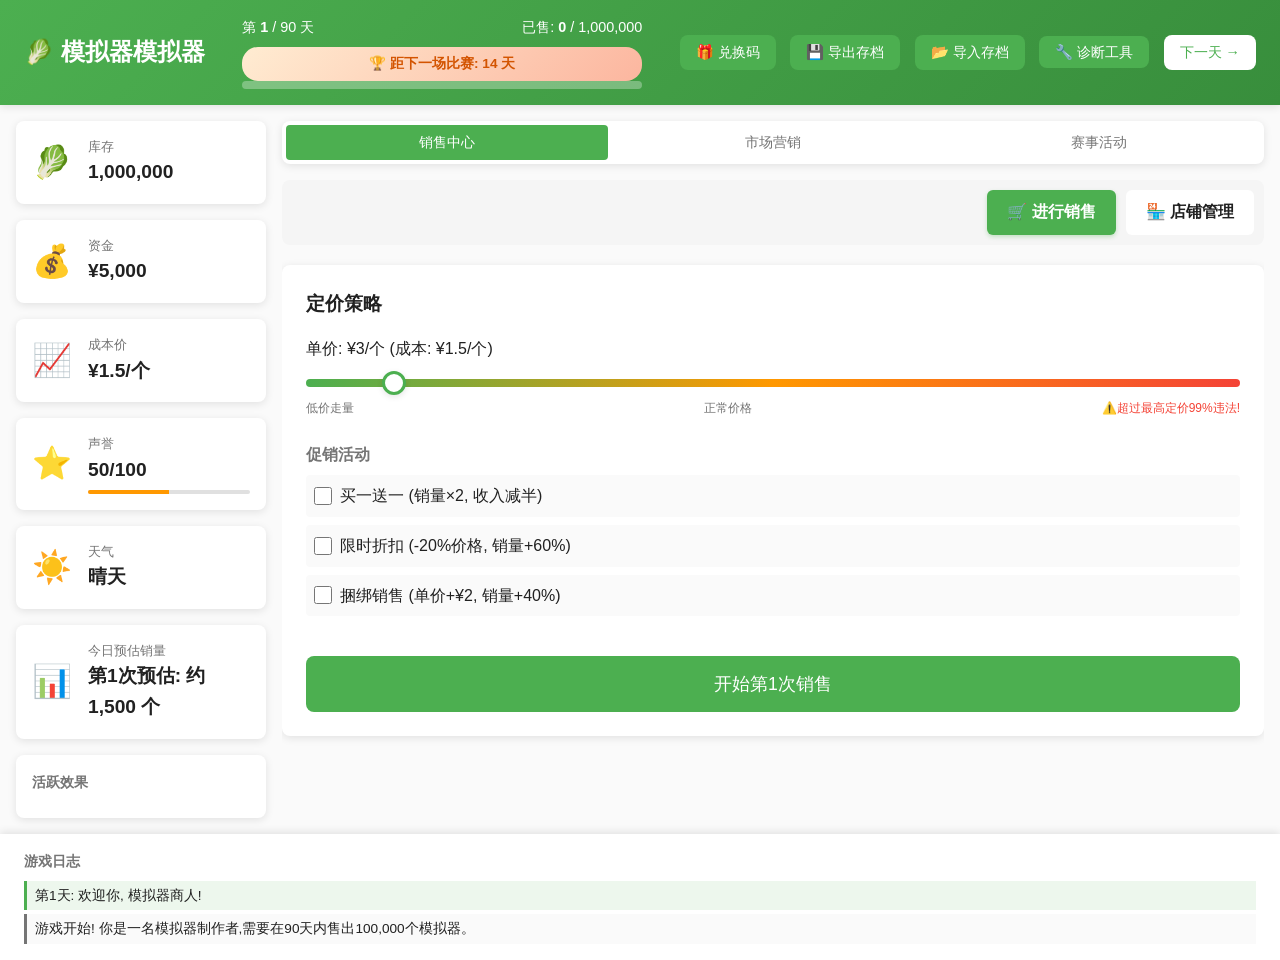
==== commit cb41138a: "游戏文件" ====
--- a/index.html
+++ b/index.html
@@ -3,7 +3,7 @@
 <head>
     <meta charset="UTF-8">
     <meta name="viewport" content="width=device-width, initial-scale=1.0">
-    <title>卷心菜模拟器 - Cabbage Simulator</title>
+    <title>模拟器模拟器 - Simulator Simulator</title>
     <link rel="stylesheet" href="style.css">
 </head>
 <body>
@@ -11,7 +11,7 @@
         <!-- 头部区域 -->
         <header class="game-header">
             <div class="header-left">
-                <h1>🥬 卷心菜模拟器</h1>
+                <h1>🥬 模拟器模拟器</h1>
             </div>
             <div class="header-center">
                 <div class="progress-info">
@@ -31,8 +31,8 @@
                 <button onclick="redeemCode()" class="btn btn-secondary" style="margin-right: 10px;">🎁 兑换码</button>
                 <button onclick="exportSave()" class="btn btn-secondary" style="margin-right: 10px;">💾 导出存档</button>
                 <button onclick="document.getElementById('import-file-input').click()" class="btn btn-secondary" style="margin-right: 10px;">📂 导入存档</button>
-                <input type="file" id="import-file-input" accept=".json,.txt" style="display: none;" onchange="importSave(event)">
-                <a href="https://lihexvan202321.github.io/Cabbage/diagnose.html" target="_blank" class="btn btn-secondary" style="margin-right: 10px; text-decoration: none;">🔧 诊断工具</a>
+                <input type="file" id="import-file-input" accept=".json" style="display: none;" onchange="importSave(event)">
+                <a href="https://lihexvan202321.github.io/Simulator/diagnose.html" target="_blank" class="btn btn-secondary" style="margin-right: 10px; text-decoration: none;">🔧 诊断工具</a>
                 <button id="next-day-btn" class="btn btn-primary">下一天 →</button>
             </div>
         </header>
@@ -61,7 +61,7 @@
                     <div class="status-icon">📈</div>
                     <div class="status-info">
                         <div class="status-label">成本价</div>
-                        <div class="status-value" id="cost-price">¥1.5/颗</div>
+                        <div class="status-value" id="cost-price">¥1.5/个</div>
                     </div>
                 </div>
 
@@ -142,16 +142,16 @@
                             🏪 店铺管理
                         </button>
                         <button class="sub-tab-btn" data-subtab="factory" id="factory-subtab-btn" style="display: none;">
-                            🏭 卷心菜工厂
+                            🏭 模拟器工厂
                         </button>
                         <button class="sub-tab-btn" data-subtab="lab" id="lab-subtab-btn" style="display: none;">
-                            🧪 卷心菜实验室
+                            🧪 模拟器实验室
                         </button>
                         <button class="sub-tab-btn" data-subtab="research-upgrades" id="research-upgrades-subtab-btn" style="display: none;">
                             🔬 研究升级
                         </button>
                         <button class="sub-tab-btn" data-subtab="academy" id="academy-subtab-btn" style="display: none;">
-                            🎓 卷心菜神学院
+                            🎓 模拟器神学院
                         </button>
                     </nav>
 
@@ -160,7 +160,7 @@
                         <div class="card">
                             <h2>定价策略</h2>
                             <div class="pricing-section">
-                                <label for="price-slider">单价: ¥<span id="price-display">0</span>/颗 (成本: ¥<span id="cost-price-display">0</span>/颗)</label>
+                                <label for="price-slider">单价: ¥<span id="price-display">0</span>/个 (成本: ¥<span id="cost-price-display">0</span>/个)</label>
                                 <input type="range" id="price-slider" min="2" max="15" value="3" step="1">
                                 <div class="price-hints">
                                     <span>低价走量</span>
@@ -195,77 +195,77 @@
                             <h2>🏪 业务升级</h2>
                             <div id="restaurant-upgrade" style="display: none;">
                                 <div style="background: #fff8e1; padding: 15px; border-radius: 8px; margin-bottom: 15px;">
-                                    <h3 style="margin-bottom: 10px;">卷心菜餐馆升级</h3>
-                                    <p style="margin: 8px 0;">• 当前等级: <strong>普通摊贩</strong></p>
+                                    <h3 style="margin-bottom: 10px;">模拟器作坊升级</h3>
+                                    <p style="margin: 8px 0;">• 当前等级: <strong>普通制作者</strong></p>
                                     <p style="margin: 8px 0;">• 升级费用: <strong style="color: var(--error);">¥1,000,000</strong></p>
-                                    <p style="margin: 8px 0;">• 升级后成本价: <strong>¥10/颗</strong></p>
-                                    <p style="margin: 8px 0;">• 升级后最高定价: <strong>¥100/颗</strong></p>
-                                </div>
-                                <button class="btn btn-primary btn-large" onclick="upgradeToRestaurant()">升级为卷心菜餐馆</button>
+                                    <p style="margin: 8px 0;">• 升级后成本价: <strong>¥10/个</strong></p>
+                                    <p style="margin: 8px 0;">• 升级后最高定价: <strong>¥100/个</strong></p>
+                                </div>
+                                <button class="btn btn-primary btn-large" onclick="upgradeToRestaurant()">升级为模拟器餐馆</button>
                             </div>
 
                             <div id="factory-upgrade" style="display: none;">
                                 <div style="background: #f0f8ff; padding: 15px; border-radius: 8px; margin-bottom: 15px;">
-                                    <h3 style="margin-bottom: 10px;">卷心菜工厂升级</h3>
-                                    <p style="margin: 8px 0;">• 当前等级: <strong>卷心菜餐馆</strong></p>
+                                    <h3 style="margin-bottom: 10px;">模拟器工厂升级</h3>
+                                    <p style="margin: 8px 0;">• 当前等级: <strong>模拟器作坊</strong></p>
                                     <p style="margin: 8px 0;">• 升级费用: <strong style="color: var(--error);">¥10,000,000</strong></p>
-                                    <p style="margin: 8px 0;">• 解锁功能: <strong>罐头生产</strong></p>
-                                </div>
-                                <button class="btn btn-primary btn-large" onclick="upgradeToFactory()">升级为卷心菜工厂</button>
+                                    <p style="margin: 8px 0;">• 解锁功能: <strong>产品包生产</strong></p>
+                                </div>
+                                <button class="btn btn-primary btn-large" onclick="upgradeToFactory()">升级为模拟器工厂</button>
                             </div>
 
                             <div id="lab-upgrade" style="display: none;">
                                 <div style="background: linear-gradient(135deg, #667eea 0%, #764ba2 100%); color: white; padding: 15px; border-radius: 8px; margin-bottom: 15px;">
-                                    <h3 style="margin-bottom: 10px;">🧪 卷心菜实验室升级</h3>
-                                    <p style="margin: 8px 0;">• 当前等级: <strong>卷心菜工厂</strong></p>
+                                    <h3 style="margin-bottom: 10px;">🧪 模拟器实验室升级</h3>
+                                    <p style="margin: 8px 0;">• 当前等级: <strong>模拟器工厂</strong></p>
                                     <p style="margin: 8px 0;">• 升级费用: <strong style="color: #ffeb3b;">¥100,000,000</strong></p>
-                                    <p style="margin: 8px 0;">• 解锁功能: <strong>实验研究 + 组织培养</strong></p>
-                                </div>
-                                <button class="btn btn-primary btn-large" onclick="upgradeToLab()" style="background: linear-gradient(135deg, #667eea 0%, #764ba2 100%); border: none;">升级为卷心菜实验室</button>
+                                    <p style="margin: 8px 0;">• 解锁功能: <strong>技术研究 + 批量复制</strong></p>
+                                </div>
+                                <button class="btn btn-primary btn-large" onclick="upgradeToLab()" style="background: linear-gradient(135deg, #667eea 0%, #764ba2 100%); border: none;">升级为模拟器实验室</button>
                             </div>
                             
                             <div id="academy-unlock" style="display: none;">
                                 <div style="background: linear-gradient(135deg, #f093fb 0%, #f5576c 100%); color: white; padding: 15px; border-radius: 8px; margin-bottom: 15px;">
-                                    <h3 style="margin-bottom: 10px;">🎓 卷心菜神学院解锁</h3>
+                                    <h3 style="margin-bottom: 10px;">🎓 模拟器神学院解锁</h3>
                                     <p style="margin: 8px 0;">• 前置条件: <strong>已解锁实验室</strong></p>
                                     <p style="margin: 8px 0;">• 解锁费用: <strong style="color: #ffeb3b;">¥10,000,000,000</strong></p>
-                                    <p style="margin: 8px 0;">• 解锁功能: <strong>献祭卷心菜获得神佑点，兑换强力物品</strong></p>
-                                </div>
-                                <button class="btn btn-primary btn-large" onclick="unlockAcademyFromUpgrade()" style="background: linear-gradient(135deg, #f093fb 0%, #f5576c 100%); border: none;">解锁卷心菜神学院</button>
-                            </div>
-                        </div>
-                    </div>
-
-                    <!-- 子页面2: 卷心菜工厂 -->
+                                    <p style="margin: 8px 0;">• 解锁功能: <strong>供奉模拟器获得信仰点，兑换强力物品</strong></p>
+                                </div>
+                                <button class="btn btn-primary btn-large" onclick="unlockAcademyFromUpgrade()" style="background: linear-gradient(135deg, #f093fb 0%, #f5576c 100%); border: none;">解锁模拟器神学院</button>
+                            </div>
+                        </div>
+                    </div>
+
+                    <!-- 子页面2: 模拟器工厂 -->
                     <div class="sub-tab-content" id="subtab-factory" style="display: none;">
-                        <!-- 罐头生产控制 -->
+                        <!-- 产品包生产控制 -->
                         <div class="card" id="canned-production-section" style="display: none;">
-                            <h2>🥫 罐头生产线(自动售出)</h2>
+                            <h2>🥫 产品包生产线(自动售出)</h2>
                             <p style="font-size: 0.9rem; color: var(--text-secondary); margin-bottom: 15px;">
-                                每日自动投入卷心菜生产罐头并售出,获得稳定收益
+                                每日自动投入模拟器生产产品包并售出,获得稳定收益
                             </p>
                             
                             <div style="margin-bottom: 15px; padding: 15px; background: #f5f5f5; border-radius: 8px;">
                                 <h3 style="margin-bottom: 10px;">每日投入设置</h3>
                                 <div class="pricing-section">
-                                    <label for="daily-input-slider">每日投入: <span id="daily-input-display">1000</span> 颗</label>
+                                    <label for="daily-input-slider">每日投入: <span id="daily-input-display">1000</span> 个</label>
                                     <input type="range" id="daily-input-slider" min="100" max="50000" value="1000" step="100" oninput="updateDailyInput(this.value)">
                                     <div class="price-hints">
-                                        <span>最少100颗</span>
-                                        <span>最多50000颗</span>
+                                        <span>最少100个</span>
+                                        <span>最多50000个</span>
                                     </div>
                                 </div>
                             </div>
 
                             <div style="margin-bottom: 15px; padding: 15px; background: #e3f2fd; border-radius: 8px;">
-                                <h3 style="margin-bottom: 10px;">罐头规格</h3>
+                                <h3 style="margin-bottom: 10px;">产品包规格</h3>
                                 <div class="pricing-section">
-                                    <label for="canned-slider">每个罐头含: <span id="canned-cabbages-display">1</span> 颗卷心菜</label>
+                                    <label for="canned-slider">每个产品包含: <span id="canned-simulators-display">1</span> 个模拟器</label>
                                     <input type="range" id="canned-slider" min="0.1" max="10" value="1" step="0.1" oninput="updateCannedProduction(this.value)">
                                     <div class="price-hints">
-                                        <span>最少0.1颗</span>
-                                        <span>标准1颗</span>
-                                        <span>最多10颗</span>
+                                        <span>最少0.1个</span>
+                                        <span>标准1个</span>
+                                        <span>最多10个</span>
                                     </div>
                                 </div>
                             </div>
@@ -277,42 +277,42 @@
                         </div>
                     </div>
 
-                    <!-- 子页面3: 卷心菜实验室 -->
+                    <!-- 子页面3: 模拟器实验室 -->
                     <div class="sub-tab-content" id="subtab-lab" style="display: none;">
                         <!-- 实验室生产控制 -->
                         <div class="card" id="lab-production-section" style="display: none;">
-                            <h2>🧪 卷心菜实验室</h2>
+                            <h2>🧪 模拟器实验室</h2>
                             
                             <div style="margin-bottom: 25px; padding: 15px; background: #f5f5f5; border-radius: 8px;">
-                                <h3 style="margin-bottom: 10px;">🔬 实验研究</h3>
+                                <h3 style="margin-bottom: 10px;">🔬 技术研究</h3>
                                 <p style="font-size: 0.9rem; color: var(--text-secondary); margin-bottom: 10px;">
-                                    投入卷心菜和资金进行基因改良实验，获得科技点用于购买升级
+                                    投入模拟器和资金进行算法优化实验，获得研发点用于购买升级
                                 </p>
                                 <div style="margin-bottom: 10px; padding: 8px; background: linear-gradient(135deg, #667eea 0%, #764ba2 100%); border-radius: 5px; font-size: 0.9rem; color: white; font-weight: bold;">
-                                    💎 当前科技点: <span id="tech-points-display">0</span>
+                                    💎 当前研发点: <span id="tech-points-display">0</span>
                                 </div>
                                 <div style="margin-bottom: 10px; padding: 8px; background: #fff3e0; border-radius: 5px; font-size: 0.9rem;">
                                     <span id="experiment-level-display">实验等级: 0 (销量+0.0%)</span>
                                 </div>
                                 <div class="pricing-section">
-                                    <label for="experiment-slider">每次实验投入: <span id="experiment-amount-display">1000</span> 颗</label>
+                                    <label for="experiment-slider">每次实验投入: <span id="experiment-amount-display">1000</span> 个</label>
                                     <input type="range" id="experiment-slider" min="1000" max="100000" value="1000" step="1000" oninput="updateExperimentAmount(this.value)">
                                     <div class="price-hints">
-                                        <span>最少1000颗</span>
-                                        <span>最多100000颗</span>
+                                        <span>最少1000个</span>
+                                        <span>最多100000个</span>
                                     </div>
                                 </div>
                                 <p style="font-size: 0.85em; color: #666; margin-top: 8px;">
-                                    💰 消耗: 每1000颗卷心菜 + ¥100,000 → 获得 1 点科技点
+                                    💰 消耗: 每1000个模拟器 + ¥100,000 → 获得 1 点研发点
                                 </p>
-                                <button class="btn btn-primary" onclick="executeExperiment()" style="margin-top: 10px; width: 100%;">🔬 开始实验研究</button>
+                                <button class="btn btn-primary" onclick="executeExperiment()" style="margin-top: 10px; width: 100%;">🔬 开始技术研究</button>
                             </div>
 
                             <div style="padding: 15px; background: #e8f5e9; border-radius: 8px;">
-                                <h3 style="margin-bottom: 10px;">🌱 组织培养</h3>
+                                <h3 style="margin-bottom: 10px;">🌱 批量复制</h3>
                                 <p style="font-size: 0.9rem; color: var(--text-secondary); margin-bottom: 10px;">
-                                    消耗卷心菜和资金,通过组织培养获得大量卷心菜<br>
-                                    <strong>公式:</strong> 消耗a颗卷心菜 + a×10元 → 获得a×100颗卷心菜
+                                    消耗模拟器和资金,通过批量复制获得大量模拟器<br>
+                                    <strong>公式:</strong> 消耗a个模拟器 + a×10元 → 获得a×100个模拟器
                                 </p>
                                 <div style="margin-bottom: 10px; padding: 8px; background: white; border-radius: 5px; font-size: 0.9rem;">
                                     <span id="culture-cooldown-display">✅ 未使用过: 可以立即使用</span>
@@ -326,10 +326,10 @@
                                     </div>
                                 </div>
                                 <div style="margin-top: 10px; padding: 10px; background: white; border-radius: 5px; font-size: 0.9rem;">
-                                    <p>预计消耗: <strong id="culture-cost-cabbage">1000</strong> 颗卷心菜 + <strong id="culture-cost-money">¥10,000</strong></p>
-                                    <p>预计获得: <strong id="culture-gain">100,000</strong> 颗卷心菜</p>
-                                </div>
-                                <button class="btn btn-success" onclick="executeCulture()" style="margin-top: 10px; width: 100%;">开始组织培养</button>
+                                    <p>预计消耗: <strong id="culture-cost-simulator">1000</strong> 个模拟器 + <strong id="culture-cost-money">¥10,000</strong></p>
+                                    <p>预计获得: <strong id="culture-gain">100,000</strong> 个模拟器</p>
+                                </div>
+                                <button class="btn btn-success" onclick="executeCulture()" style="margin-top: 10px; width: 100%;">开始批量复制</button>
                             </div>
                         </div>
                     </div>
@@ -349,14 +349,14 @@
                         <div class="card">
                             <h2>🔬 研究升级中心</h2>
                             <p style="margin-bottom: 20px;">
-                                💎 当前科技点: <strong id="upgrade-tech-points" style="color: #667eea; font-size: 1.2em;">0</strong>
+                                💎 当前研发点: <strong id="upgrade-tech-points" style="color: #667eea; font-size: 1.2em;">0</strong>
                             </p>
                             
                             <!-- 升级分类筛选器 -->
                             <div style="margin-bottom: 20px; display: flex; gap: 10px; flex-wrap: wrap;">
                                 <button class="btn btn-small filter-btn active" data-filter="all">全部</button>
                                 <button class="btn btn-small filter-btn" data-filter="sales">销量加成</button>
-                                <button class="btn btn-small filter-btn" data-filter="cabbage">卷心菜获取</button>
+                                <button class="btn btn-small filter-btn" data-filter="simulator">模拟器获取</button>
                                 <button class="btn btn-small filter-btn" data-filter="lab">实验室效率</button>
                                 <button class="btn btn-small filter-btn" data-filter="other">其他效果</button>
                             </div>
@@ -368,10 +368,10 @@
                         </div>
                     </div>
 
-                    <!-- 子页面6：卷心菜神学院 -->
+                    <!-- 子页面6：模拟器神学院 -->
                     <div class="sub-tab-content" id="subtab-academy" style="display: none;">
                         <div class="card">
-                            <h2>🎓 卷心菜神学院</h2>
+                            <h2>🎓 模拟器神学院</h2>
                             
                             <!-- 未解锁状态 -->
                             <div id="academy-locked" style="text-align: center; padding: 40px;">
@@ -387,57 +387,57 @@
                             <div id="academy-unlocked" style="display: none;">
                                 <div style="background: linear-gradient(135deg, #f093fb 0%, #f5576c 100%); color: white; padding: 15px; border-radius: 8px; margin-bottom: 20px; text-align: center;">
                                     <div style="font-size: 1.5em; font-weight: bold;">
-                                        ✨ 当前神佑点: <span id="divine-points-display">0</span>
+                                        ✨ 当前信仰点: <span id="divine-points-display">0</span>
                                     </div>
                                 </div>
                                 
-                                <!-- 献祭区域 -->
+                                <!-- 供奉区域 -->
                                 <div style="margin-bottom: 30px; padding: 20px; background: #fff5f5; border-radius: 8px; border: 2px solid #f5576c;">
-                                    <h3 style="color: #f5576c; margin-bottom: 15px;">⚡ 献祭卷心菜</h3>
+                                    <h3 style="color: #f5576c; margin-bottom: 15px;">⚡ 供奉模拟器</h3>
                                     <div class="pricing-section">
-                                        <label for="sacrifice-slider">献祭数量: <span id="sacrifice-amount-display">10000</span> 颗</label>
+                                        <label for="sacrifice-slider">供奉数量: <span id="sacrifice-amount-display">10000</span> 个</label>
                                         <input type="range" id="sacrifice-slider" min="10000" max="1000000" value="10000" step="10000" oninput="updateSacrificeAmount(this.value)">
                                         <div class="price-hints">
-                                            <span>最少10000颗</span>
-                                            <span>最多1000000颗</span>
+                                            <span>最少10000个</span>
+                                            <span>最多1000000个</span>
                                         </div>
                                     </div>
                                     <p style="font-size: 0.9em; color: #666; margin-top: 10px;">
-                                        💫 每献祭 10000 颗卷心菜 → 获得 1 点神佑点
+                                        💫 每供奉 10000 个模拟器 → 获得 1 点信仰点
                                     </p>
-                                    <button class="btn btn-primary" onclick="sacrificeCabbage()" style="margin-top: 15px; width: 100%; background: linear-gradient(135deg, #f093fb 0%, #f5576c 100%); border: none;">
-                                        ⚡ 开始献祭
+                                    <button class="btn btn-primary" onclick="sacrificeSimulator()" style="margin-top: 15px; width: 100%; background: linear-gradient(135deg, #f093fb 0%, #f5576c 100%); border: none;">
+                                        ⚡ 开始供奉
                                     </button>
                                 </div>
                                 
                                 <!-- 兑换商店 -->
                                 <div style="padding: 20px; background: #f0f8ff; border-radius: 8px; border: 2px solid #4a90e2;">
-                                    <h3 style="color: #4a90e2; margin-bottom: 15px;">🛒 神圣商店</h3>
+                                    <h3 style="color: #4a90e2; margin-bottom: 15px;">🛒 信仰商店</h3>
                                     <div style="display: grid; grid-template-columns: repeat(auto-fill, minmax(250px, 1fr)); gap: 15px;">
-                                        <!-- 兑换卷心菜 -->
+                                        <!-- 兑换模拟器 -->
                                         <div class="exchange-card" style="background: white; padding: 15px; border-radius: 8px; border: 2px solid #e0e0e0;">
                                             <div style="font-size: 2rem; text-align: center; margin-bottom: 10px;">🥬</div>
-                                            <h4 style="text-align: center; margin-bottom: 10px;">神圣卷心菜</h4>
-                                            <p style="font-size: 0.9em; color: #666; text-align: center; margin-bottom: 10px;">获得 100,000 颗卷心菜</p>
-                                            <p style="text-align: center; font-weight: bold; color: #f5576c; margin-bottom: 10px;">消耗: 5 神佑点</p>
-                                            <button class="btn btn-success" onclick="exchangeCabbage()" style="width: 100%;">兑换</button>
+                                            <h4 style="text-align: center; margin-bottom: 10px;">神圣模拟器</h4>
+                                            <p style="font-size: 0.9em; color: #666; text-align: center; margin-bottom: 10px;">获得 100,000 个模拟器</p>
+                                            <p style="text-align: center; font-weight: bold; color: #f5576c; margin-bottom: 10px;">消耗: 5 信仰点</p>
+                                            <button class="btn btn-success" onclick="exchangeSimulator()" style="width: 100%;">兑换</button>
                                         </div>
                                         
                                         <!-- 兑换资金 -->
                                         <div class="exchange-card" style="background: white; padding: 15px; border-radius: 8px; border: 2px solid #e0e0e0;">
                                             <div style="font-size: 2rem; text-align: center; margin-bottom: 10px;">💰</div>
-                                            <h4 style="text-align: center; margin-bottom: 10px;">神圣财富</h4>
+                                            <h4 style="text-align: center; margin-bottom: 10px;">神圣资金</h4>
                                             <p style="font-size: 0.9em; color: #666; text-align: center; margin-bottom: 10px;">获得 ¥1,000,000</p>
-                                            <p style="text-align: center; font-weight: bold; color: #f5576c; margin-bottom: 10px;">消耗: 10 神佑点</p>
+                                            <p style="text-align: center; font-weight: bold; color: #f5576c; margin-bottom: 10px;">消耗: 10 信仰点</p>
                                             <button class="btn btn-success" onclick="exchangeMoney()" style="width: 100%;">兑换</button>
                                         </div>
                                         
                                         <!-- 兑换销量加成 -->
                                         <div class="exchange-card" style="background: white; padding: 15px; border-radius: 8px; border: 2px solid #e0e0e0;">
                                             <div style="font-size: 2rem; text-align: center; margin-bottom: 10px;">📈</div>
-                                            <h4 style="text-align: center; margin-bottom: 10px;">神圣祝福</h4>
+                                            <h4 style="text-align: center; margin-bottom: 10px;">神圣增益</h4>
                                             <p style="font-size: 0.9em; color: #666; text-align: center; margin-bottom: 10px;">永久销量 +10%</p>
-                                            <p style="text-align: center; font-weight: bold; color: #f5576c; margin-bottom: 10px;">消耗: 20 神佑点</p>
+                                            <p style="text-align: center; font-weight: bold; color: #f5576c; margin-bottom: 10px;">消耗: 20 信仰点</p>
                                             <button class="btn btn-success" onclick="exchangeSalesBonus()" style="width: 100%;">兑换</button>
                                         </div>
                                     </div>
@@ -481,7 +481,7 @@
                             </div>
                             <div class="calendar-item">
                                 <span class="day">第30天</span>
-                                <span class="name">创意料理大赛</span>
+                                <span class="name">创意设计大赛</span>
                                 <span class="status" id="event-30">待进行</span>
                             </div>
                             <div class="calendar-item">
@@ -491,7 +491,7 @@
                             </div>
                             <div class="calendar-item">
                                 <span class="day">第60天</span>
-                                <span class="name">创意料理大赛</span>
+                                <span class="name">创意设计大赛</span>
                                 <span class="status" id="event-60">待进行</span>
                             </div>
                             <div class="calendar-item">
@@ -528,15 +528,15 @@
                 <!-- 批发进货标签页 (无尽模式专属) -->
                 <div class="tab-content" id="tab-wholesale">
                     <div class="card">
-                        <h2>🏭 卷心菜批发中心</h2>
+                        <h2>🏭 模拟器批发中心</h2>
                         <p style="color: var(--text-secondary); margin-bottom: 15px;">无尽模式专属进货渠道</p>
 
                         <div style="background: var(--background); padding: 15px; border-radius: 8px; margin-bottom: 15px;">
                             <h3 style="margin-bottom: 10px;">批发信息</h3>
-                            <p>• 批发价格: <strong style="color: var(--error);">¥10/颗</strong></p>
-                            <p>• 每日限额: <strong id="wholesale-daily-limit">100,000 颗</strong></p>
-                            <p>• 今日已购: <strong id="wholesale-today-purchase">0 颗</strong></p>
-                            <p>• 今日剩余: <strong id="wholesale-remaining">100,000 颗</strong></p>
+                            <p>• 批发价格: <strong style="color: var(--error);">¥10/个</strong></p>
+                            <p>• 每日限额: <strong id="wholesale-daily-limit">100,000 个</strong></p>
+                            <p>• 今日已购: <strong id="wholesale-today-purchase">0 个</strong></p>
+                            <p>• 今日剩余: <strong id="wholesale-remaining">100,000 个</strong></p>
                         </div>
 
                         <div style="background: var(--background); padding: 15px; border-radius: 8px; margin-bottom: 15px;">
@@ -546,7 +546,7 @@
                             <p style="margin-top: 8px;">• 当前连续缺货: <strong id="stockout-days-display">0 天</strong></p>
                         </div>
 
-                        <button class="btn btn-primary btn-large" onclick="purchaseWholesale()">🛒 批发购买卷心菜</button>
+                        <button class="btn btn-primary btn-large" onclick="purchaseWholesale()">🛒 批发购买模拟器</button>
                     </div>
                 </div>
             </section>
@@ -556,7 +556,7 @@
         <footer class="game-log">
             <h3>游戏日志</h3>
             <div class="log-entries" id="log-entries">
-                <div class="log-entry neutral">游戏开始! 你是一名卷心菜农民,需要在90天内售出100,000颗卷心菜。</div>
+                <div class="log-entry neutral">游戏开始! 你是一名模拟器制作者,需要在90天内售出100,000个模拟器。</div>
             </div>
         </footer>
     </div>
@@ -608,6 +608,6 @@
         </div>
     </div>
 
-    <script src="game.js?v=33"></script>
+    <script src="game.js?v=34"></script>
 </body>
 </html>
--- a/style.css
+++ b/style.css
@@ -1121,7 +1121,7 @@
     font-size: 0.85em;
 }
 
-/* ==================== 卷心菜神学院样式 ==================== */
+/* ==================== 模拟器神学院样式 ==================== */
 
 /* 兑换卡片样式 */
 .exchange-card {
@@ -1203,7 +1203,7 @@
     cursor: not-allowed;
 }
 
-/* 献祭滑块样式 */
+/* 供奉滑块样式 */
 .sacrifice-slider-container {
     margin: 20px 0;
 }
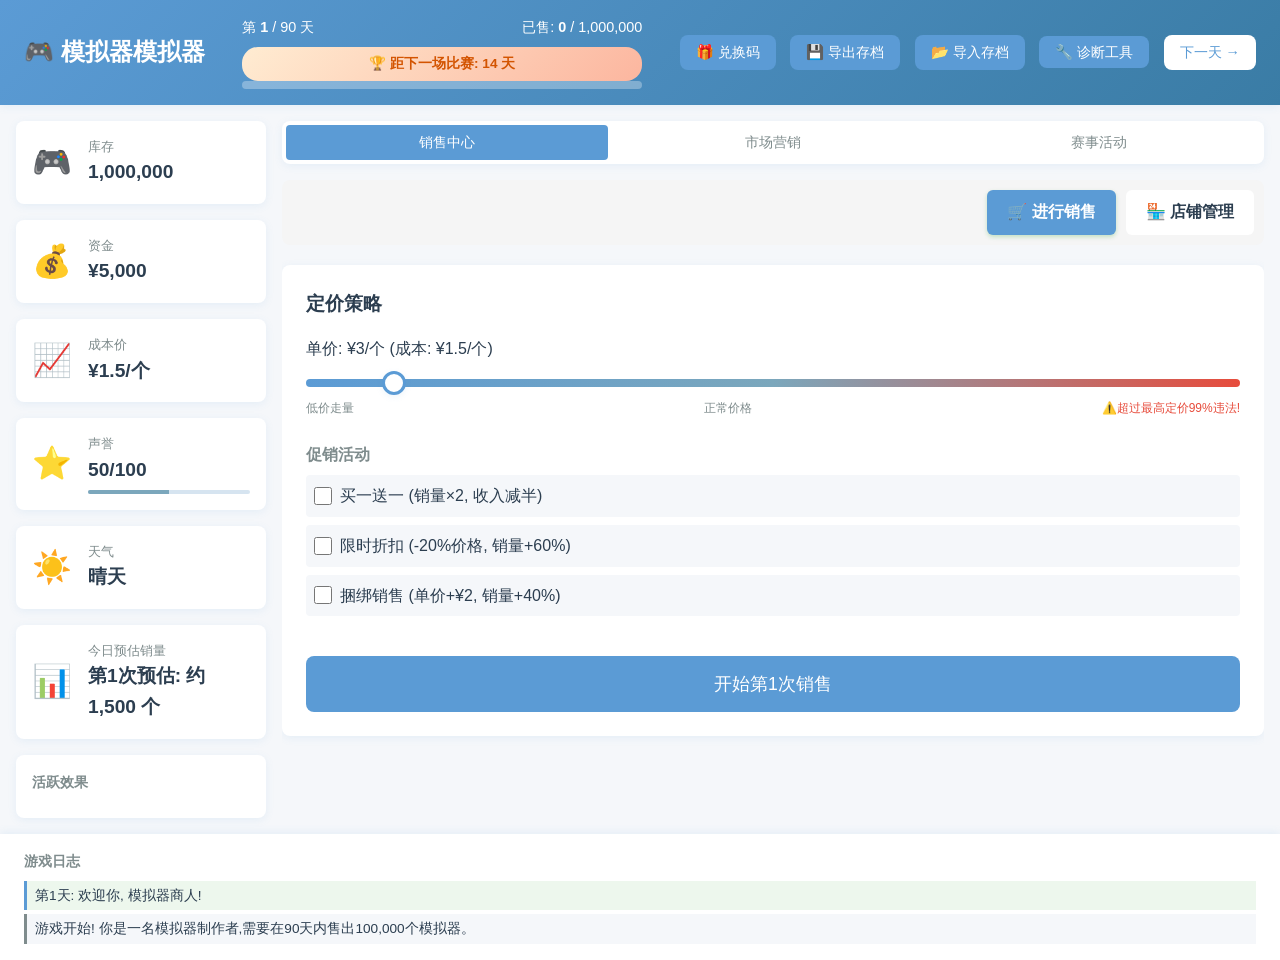
==== commit c36b3dc9: "Add files via upload" ====
--- a/index.html
+++ b/index.html
@@ -11,7 +11,7 @@
         <!-- 头部区域 -->
         <header class="game-header">
             <div class="header-left">
-                <h1>🥬 模拟器模拟器</h1>
+                <h1>🎮 模拟器模拟器</h1>
             </div>
             <div class="header-center">
                 <div class="progress-info">
@@ -42,7 +42,7 @@
             <!-- 左侧状态面板 -->
             <aside class="status-panel">
                 <div class="status-card">
-                    <div class="status-icon">🥬</div>
+                    <div class="status-icon">🎮</div>
                     <div class="status-info">
                         <div class="status-label">库存</div>
                         <div class="status-value" id="inventory">100,000</div>
@@ -151,7 +151,10 @@
                             🔬 研究升级
                         </button>
                         <button class="sub-tab-btn" data-subtab="academy" id="academy-subtab-btn" style="display: none;">
-                            🎓 模拟器神学院
+                            🎓 模拟器研究院
+                        </button>
+                        <button class="sub-tab-btn" data-subtab="stock-market" id="stock-market-subtab-btn" style="display: none;">
+                            📈 股票市场
                         </button>
                     </nav>
 
@@ -226,12 +229,22 @@
                             
                             <div id="academy-unlock" style="display: none;">
                                 <div style="background: linear-gradient(135deg, #f093fb 0%, #f5576c 100%); color: white; padding: 15px; border-radius: 8px; margin-bottom: 15px;">
-                                    <h3 style="margin-bottom: 10px;">🎓 模拟器神学院解锁</h3>
+                                    <h3 style="margin-bottom: 10px;">🎓 模拟器研究院解锁</h3>
                                     <p style="margin: 8px 0;">• 前置条件: <strong>已解锁实验室</strong></p>
                                     <p style="margin: 8px 0;">• 解锁费用: <strong style="color: #ffeb3b;">¥10,000,000,000</strong></p>
                                     <p style="margin: 8px 0;">• 解锁功能: <strong>供奉模拟器获得信仰点，兑换强力物品</strong></p>
                                 </div>
-                                <button class="btn btn-primary btn-large" onclick="unlockAcademyFromUpgrade()" style="background: linear-gradient(135deg, #f093fb 0%, #f5576c 100%); border: none;">解锁模拟器神学院</button>
+                                <button class="btn btn-primary btn-large" onclick="unlockAcademyFromUpgrade()" style="background: linear-gradient(135deg, #f093fb 0%, #f5576c 100%); border: none;">解锁模拟器研究院</button>
+                            </div>
+
+                            <div id="stock-market-unlock" style="display: none;">
+                                <div style="background: linear-gradient(135deg, #667eea 0%, #764ba2 100%); color: white; padding: 15px; border-radius: 8px; margin-bottom: 15px;">
+                                    <h3 style="margin-bottom: 10px;">📈 模拟器股票解锁</h3>
+                                    <p style="margin: 8px 0;">• 前置条件: <strong>已解锁模拟器餐馆</strong></p>
+                                    <p style="margin: 8px 0;">• 解锁费用: <strong style="color: #ffeb3b;">¥100,000</strong></p>
+                                    <p style="margin: 8px 0;">• 解锁功能: <strong>购买模拟器公司股份，获得投资收益</strong></p>
+                                </div>
+                                <button class="btn btn-primary btn-large" onclick="unlockStockMarket()" style="background: linear-gradient(135deg, #667eea 0%, #764ba2 100%); border: none;">解锁股票市场</button>
                             </div>
                         </div>
                     </div>
@@ -416,7 +429,7 @@
                                     <div style="display: grid; grid-template-columns: repeat(auto-fill, minmax(250px, 1fr)); gap: 15px;">
                                         <!-- 兑换模拟器 -->
                                         <div class="exchange-card" style="background: white; padding: 15px; border-radius: 8px; border: 2px solid #e0e0e0;">
-                                            <div style="font-size: 2rem; text-align: center; margin-bottom: 10px;">🥬</div>
+                                            <div style="font-size: 2rem; text-align: center; margin-bottom: 10px;">🎮</div>
                                             <h4 style="text-align: center; margin-bottom: 10px;">神圣模拟器</h4>
                                             <p style="font-size: 0.9em; color: #666; text-align: center; margin-bottom: 10px;">获得 100,000 个模拟器</p>
                                             <p style="text-align: center; font-weight: bold; color: #f5576c; margin-bottom: 10px;">消耗: 5 信仰点</p>
@@ -445,6 +458,107 @@
                             </div>
                         </div>
                     </div>
+
+                    <!-- 子页面7：股票市场 -->
+                    <div class="sub-tab-content" id="subtab-stock-market" style="display: none;">
+                        <div class="card">
+                            <h2>📈 模拟器股票市场</h2>
+                            <p style="color: var(--text-secondary); margin-bottom: 20px;">
+                                购买模拟器公司的股份，获得投资收益！
+                            </p>
+                            
+                            <!-- 玩家持股信息 -->
+                            <div style="background: linear-gradient(135deg, #667eea 0%, #764ba2 100%); color: white; padding: 15px; border-radius: 8px; margin-bottom: 20px;">
+                                <div style="display: flex; justify-content: space-around; text-align: center;">
+                                    <div>
+                                        <div style="font-size: 0.9rem; opacity: 0.9;">总资产</div>
+                                        <div style="font-size: 1.5rem; font-weight: bold;" id="stock-total-assets">¥0</div>
+                                    </div>
+                                    <div>
+                                        <div style="font-size: 0.9rem; opacity: 0.9;">今日收益</div>
+                                        <div style="font-size: 1.5rem; font-weight: bold;" id="stock-today-profit">¥0</div>
+                                    </div>
+                                    <div>
+                                        <div style="font-size: 0.9rem; opacity: 0.9;">持股数量</div>
+                                        <div style="font-size: 1.5rem; font-weight: bold;" id="stock-holdings-count">0</div>
+                                    </div>
+                                </div>
+                            </div>
+
+                            <!-- 股票列表 -->
+                            <div id="stock-list" style="display: grid; gap: 15px;">
+                                <!-- 动态生成股票卡片 -->
+                            </div>
+                        </div>
+
+                        <!-- 股票详情弹窗 -->
+                        <div id="stock-detail-modal" class="modal" style="display: none;">
+                            <div class="modal-content" style="max-width: 800px;">
+                                <div class="modal-header">
+                                    <h3 id="stock-detail-name">股票详情</h3>
+                                    <button class="modal-close" onclick="closeStockDetail()">×</button>
+                                </div>
+                                <div class="modal-body">
+                                    <!-- 价格走势图 -->
+                                    <div style="margin-bottom: 20px; padding: 15px; background: #f5f5f5; border-radius: 8px;">
+                                        <h4 style="margin-bottom: 10px;">📊 价格走势（最近7天）</h4>
+                                        <canvas id="stock-price-chart" width="700" height="300"></canvas>
+                                    </div>
+                                    
+                                    <!-- 股票信息 -->
+                                    <div style="display: grid; grid-template-columns: repeat(2, 1fr); gap: 15px; margin-bottom: 20px;">
+                                        <div style="padding: 10px; background: #e3f2fd; border-radius: 8px;">
+                                            <div style="font-size: 0.9rem; color: #666;">当前价格</div>
+                                            <div style="font-size: 1.5rem; font-weight: bold; color: #1976d2;" id="stock-detail-price">¥0</div>
+                                        </div>
+                                        <div style="padding: 10px; background: #fff3e0; border-radius: 8px;">
+                                            <div style="font-size: 0.9rem; color: #666;">涨跌幅</div>
+                                            <div style="font-size: 1.5rem; font-weight: bold;" id="stock-detail-change">0%</div>
+                                        </div>
+                                        <div style="padding: 10px; background: #f3e5f5; border-radius: 8px;">
+                                            <div style="font-size: 0.9rem; color: #666;">涨停价</div>
+                                            <div style="font-size: 1.2rem; font-weight: bold; color: #7b1fa2;" id="stock-detail-limit-up">¥0</div>
+                                        </div>
+                                        <div style="padding: 10px; background: #e8f5e9; border-radius: 8px;">
+                                            <div style="font-size: 0.9rem; color: #666;">跌停价</div>
+                                            <div style="font-size: 1.2rem; font-weight: bold; color: #388e3c;" id="stock-detail-limit-down">¥0</div>
+                                        </div>
+                                    </div>
+
+                                    <!-- 交易区域 -->
+                                    <div style="padding: 15px; background: #fafafa; border-radius: 8px; border: 2px solid #e0e0e0;">
+                                        <h4 style="margin-bottom: 15px;">💼 股票交易</h4>
+                                        <div style="margin-bottom: 15px;">
+                                            <label>持有数量: <strong id="stock-detail-owned">0</strong> 股</label>
+                                        </div>
+                                        <div class="pricing-section" style="margin-bottom: 15px;">
+                                            <label for="stock-trade-amount">交易数量: <span id="stock-trade-display">100</span> 股</label>
+                                            <input type="range" id="stock-trade-amount" min="100" max="10000" value="100" step="100" oninput="updateStockTradeAmount(this.value)">
+                                            <div style="margin-top: 10px; display: flex; align-items: center; gap: 10px;">
+                                                <label style="font-size: 0.9rem;">或直接输入:</label>
+                                                <input type="number" id="stock-trade-input" min="1" max="10000" value="100" 
+                                                       style="width: 120px; padding: 8px; border: 1px solid #ddd; border-radius: 5px; font-size: 1rem;"
+                                                       oninput="updateStockTradeFromInput(this.value)">
+                                                <span style="font-size: 0.9rem; color: #666;">股</span>
+                                            </div>
+                                            <div class="price-hints">
+                                                <span>最少100股（滑块）</span>
+                                                <span>最多10000股</span>
+                                                <span>手动输入最少1股</span>
+                                            </div>
+                                        </div>
+                                        <div style="margin-bottom: 15px; padding: 10px; background: white; border-radius: 5px;">
+                                            <p>预计金额: <strong id="stock-trade-total">¥0</strong></p>
+                                        </div>
+                                        <div style="display: flex; gap: 10px;">
+                                            <button class="btn btn-success" onclick="buyStock()" style="flex: 1;">📈 买入</button>
+                                            <button class="btn btn-error" onclick="sellStock()" style="flex: 1;">📉 卖出</button>
+                                        </div>
+                                    </div>
+                                </div>
+                            </div>
+                        </div>
+                    </div>
                 </div>
 
                 <!-- 市场营销标签页 -->
--- a/style.css
+++ b/style.css
@@ -1,18 +1,18 @@
 /* CSS 变量定义 */
 :root {
-    --primary: #4CAF50;
-    --primary-light: #81C784;
-    --primary-dark: #388E3C;
-    --secondary: #FF9800;
-    --background: #FAFAFA;
+    --primary: #5B9BD5;
+    --primary-light: #8BB8E8;
+    --primary-dark: #3A7CA5;
+    --secondary: #7BA7BC;
+    --background: #F5F7FA;
     --surface: #FFFFFF;
-    --text-primary: #212121;
-    --text-secondary: #757575;
-    --success: #4CAF50;
-    --warning: #FF9800;
-    --error: #F44336;
-    --border: #E0E0E0;
-    --shadow: rgba(0, 0, 0, 0.1);
+    --text-primary: #2C3E50;
+    --text-secondary: #7F8C8D;
+    --success: #5B9BD5;
+    --warning: #7BA7BC;
+    --error: #E74C3C;
+    --border: #D6E4F0;
+    --shadow: rgba(91, 155, 213, 0.1);
 
     --spacing-xs: 4px;
     --spacing-sm: 8px;
